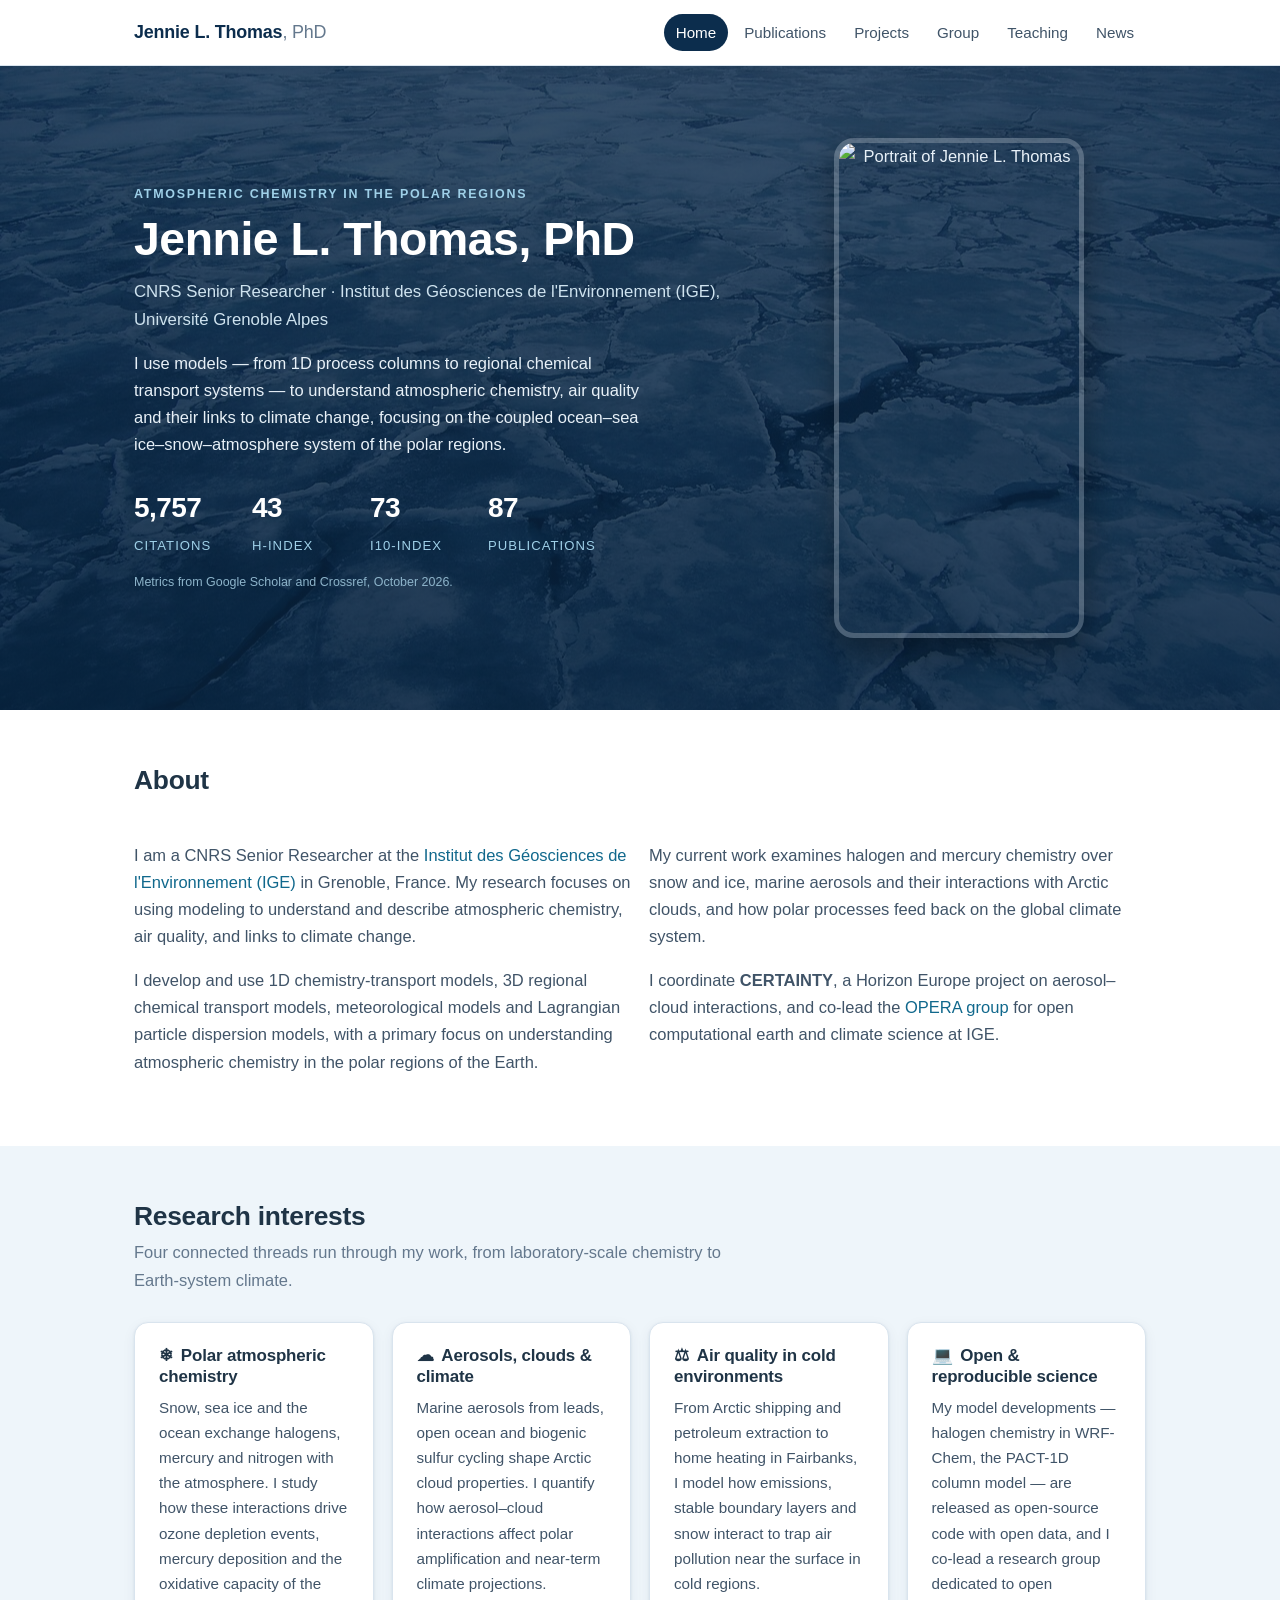
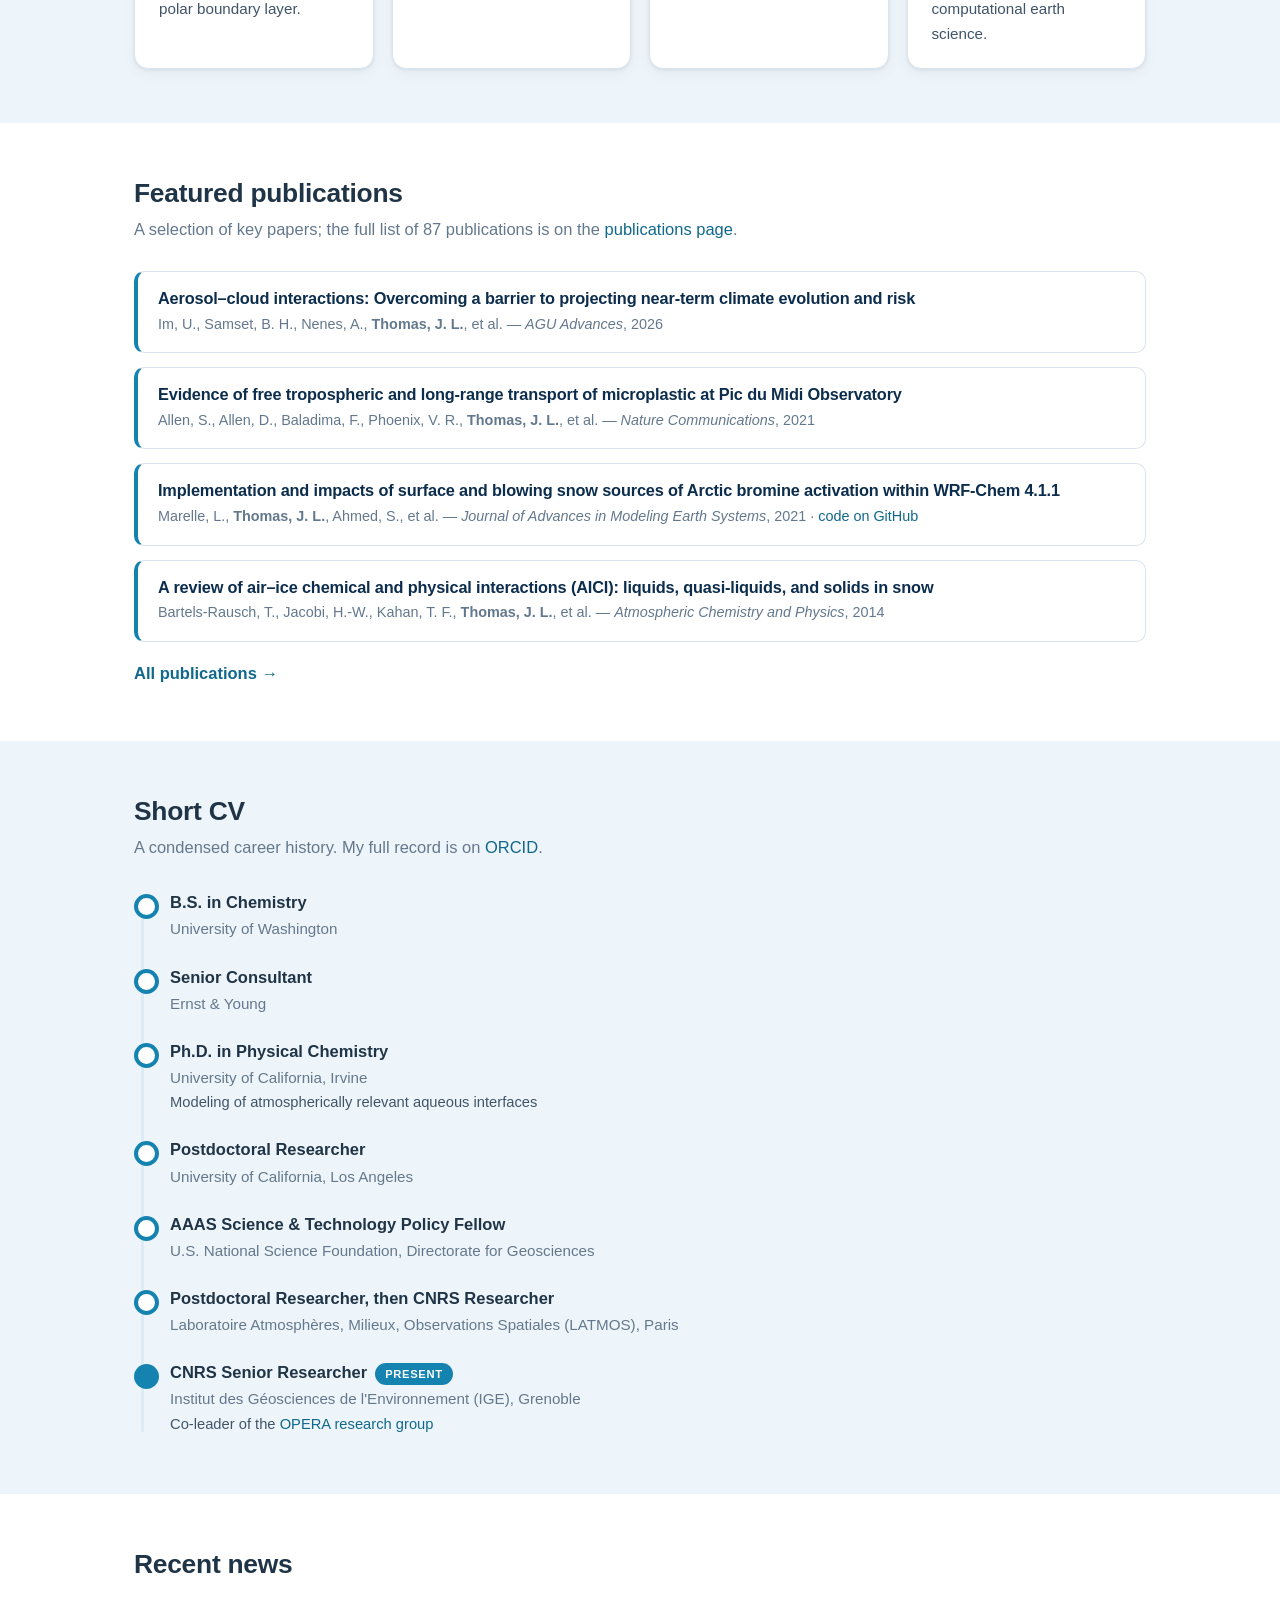
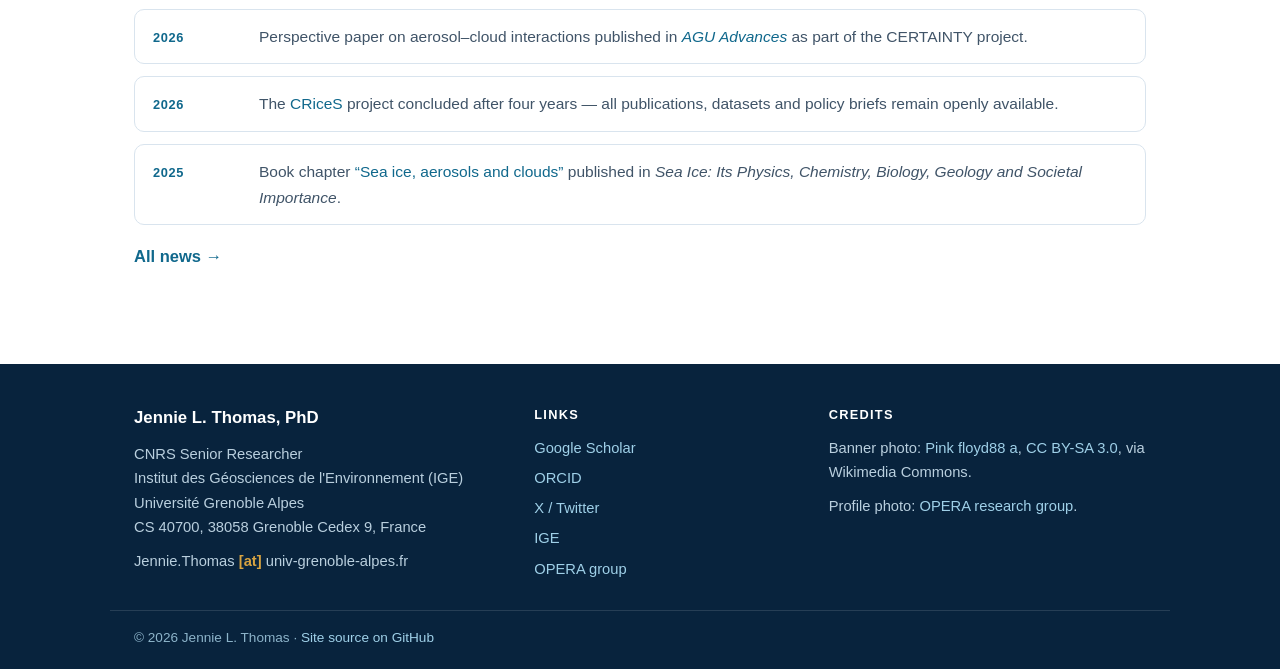
==== index.html @ 697342d2 "First draft of new research profile site Hand-built static site (HTML/CSS, no build step): - Home: h" ====
<!DOCTYPE html>
<html lang="en">
<head>
<meta charset="utf-8">
<meta name="viewport" content="width=device-width, initial-scale=1">
<title>Jennie L. Thomas, PhD — CNRS Senior Researcher, IGE Grenoble</title>
<meta name="description" content="Jennie L. Thomas — CNRS Senior Researcher at the Institut des Géosciences de l'Environnement (IGE), Université Grenoble Alpes. Atmospheric chemistry in the polar regions: aerosols, clouds, sea ice, snow and climate.">
<link rel="icon" type="image/svg+xml" href="assets/img/favicon.svg">
<link rel="stylesheet" href="assets/css/style.css">
</head>
<body>
<header class="site-header">
  <div class="container nav">
    <a class="brand" href="index.html">Jennie L. Thomas<span>, PhD</span></a>
    <nav class="site-nav">
      <a class="active" href="index.html">Home</a>
      <a href="publications.html">Publications</a>
      <a href="projects.html">Projects</a>
      <a href="group.html">Group</a>
      <a href="teaching.html">Teaching</a>
      <a href="news.html">News</a>
    </nav>
  </div>
</header>
<main>

<section class="hero">
  <div class="container hero-grid">
    <div class="hero-text">
      <p class="hero-kicker">Atmospheric chemistry in the polar regions</p>
      <h1>Jennie L. Thomas, PhD</h1>
      <p class="hero-role">CNRS Senior Researcher &middot; Institut des Géosciences de l'Environnement (IGE), Université Grenoble Alpes</p>
      <p class="hero-blurb">I use models — from 1D process columns to regional chemical transport systems — to understand atmospheric chemistry, air quality and their links to climate change, focusing on the coupled ocean–sea ice–snow–atmosphere system of the polar regions.</p>
      <div class="stat-row" aria-label="Citation metrics">
        <div class="stat"><span class="stat-num">5,757</span><span class="stat-label">Citations</span></div>
        <div class="stat"><span class="stat-num">43</span><span class="stat-label">h-index</span></div>
        <div class="stat"><span class="stat-num">73</span><span class="stat-label">i10-index</span></div>
        <div class="stat"><span class="stat-num">87</span><span class="stat-label">Publications</span></div>
      </div>
      <p class="stat-source">Metrics from Google Scholar and Crossref, October 2026.</p>
    </div>
    <div class="hero-photo">
      <img src="assets/img/profile.png" alt="Portrait of Jennie L. Thomas" width="500" height="500">
    </div>
  </div>
</section>

<section class="section" id="about">
  <div class="container">
    <div class="section-head">
      <h2>About</h2>
    </div>
    <div class="grid">
      <div>
        <p>I am a CNRS Senior Researcher at the <a href="https://www.ige-grenoble.fr/?lang=en">Institut des Géosciences de l'Environnement (IGE)</a> in Grenoble, France. My research focuses on using modeling to understand and describe atmospheric chemistry, air quality, and links to climate change.</p>
        <p>I develop and use 1D chemistry-transport models, 3D regional chemical transport models, meteorological models and Lagrangian particle dispersion models, with a primary focus on understanding atmospheric chemistry in the polar regions of the Earth.</p>
      </div>
      <div>
        <p>My current work examines halogen and mercury chemistry over snow and ice, marine aerosols and their interactions with Arctic clouds, and how polar processes feed back on the global climate system.</p>
        <p>I coordinate <strong>CERTAINTY</strong>, a Horizon Europe project on aerosol–cloud interactions, and co-lead the <a href="https://ige-opera.github.io/">OPERA group</a> for open computational earth and climate science at IGE.</p>
      </div>
    </div>
  </div>
</section>

<section class="section section-alt" id="research">
  <div class="container">
    <div class="section-head">
      <h2>Research interests</h2>
      <p>Four connected threads run through my work, from laboratory-scale chemistry to Earth-system climate.</p>
    </div>
    <div class="grid">
      <div class="card">
        <h3><span class="icon">&#10052;</span>Polar atmospheric chemistry</h3>
        <p>Snow, sea ice and the ocean exchange halogens, mercury and nitrogen with the atmosphere. I study how these interactions drive ozone depletion events, mercury deposition and the oxidative capacity of the polar boundary layer.</p>
      </div>
      <div class="card">
        <h3><span class="icon">&#9729;</span>Aerosols, clouds &amp; climate</h3>
        <p>Marine aerosols from leads, open ocean and biogenic sulfur cycling shape Arctic cloud properties. I quantify how aerosol–cloud interactions affect polar amplification and near-term climate projections.</p>
      </div>
      <div class="card">
        <h3><span class="icon">&#9878;</span>Air quality in cold environments</h3>
        <p>From Arctic shipping and petroleum extraction to home heating in Fairbanks, I model how emissions, stable boundary layers and snow interact to trap air pollution near the surface in cold regions.</p>
      </div>
      <div class="card">
        <h3><span class="icon">&#128187;</span>Open &amp; reproducible science</h3>
        <p>My model developments — halogen chemistry in WRF-Chem, the PACT-1D column model — are released as open-source code with open data, and I co-lead a research group dedicated to open computational earth science.</p>
      </div>
    </div>
  </div>
</section>

<section class="section" id="featured-pubs">
  <div class="container">
    <div class="section-head">
      <h2>Featured publications</h2>
      <p>A selection of key papers; the full list of 87 publications is on the <a href="publications.html">publications page</a>.</p>
    </div>
    <div class="feature-list">
      <article class="feature-item">
        <h3><a href="https://doi.org/10.1029/2025av001872">Aerosol–cloud interactions: Overcoming a barrier to projecting near-term climate evolution and risk</a></h3>
        <p class="meta">Im, U., Samset, B. H., Nenes, A., <strong>Thomas, J. L.</strong>, et al. — <em>AGU Advances</em>, 2026</p>
      </article>
      <article class="feature-item">
        <h3><a href="https://doi.org/10.1038/s41467-021-27454-7">Evidence of free tropospheric and long-range transport of microplastic at Pic du Midi Observatory</a></h3>
        <p class="meta">Allen, S., Allen, D., Baladima, F., Phoenix, V. R., <strong>Thomas, J. L.</strong>, et al. — <em>Nature Communications</em>, 2021</p>
      </article>
      <article class="feature-item">
        <h3><a href="https://doi.org/10.1029/2020ms002391">Implementation and impacts of surface and blowing snow sources of Arctic bromine activation within WRF-Chem 4.1.1</a></h3>
        <p class="meta">Marelle, L., <strong>Thomas, J. L.</strong>, Ahmed, S., et al. — <em>Journal of Advances in Modeling Earth Systems</em>, 2021 &middot; <a href="https://github.com/lmarelle/WRF-halogens/tree/dev/halogens">code on GitHub</a></p>
      </article>
      <article class="feature-item">
        <h3><a href="https://doi.org/10.5194/acp-14-1587-2014">A review of air–ice chemical and physical interactions (AICI): liquids, quasi-liquids, and solids in snow</a></h3>
        <p class="meta">Bartels-Rausch, T., Jacobi, H.-W., Kahan, T. F., <strong>Thomas, J. L.</strong>, et al. — <em>Atmospheric Chemistry and Physics</em>, 2014</p>
      </article>
    </div>
    <a class="more-link" href="publications.html">All publications &rarr;</a>
  </div>
</section>

<section class="section section-alt" id="cv">
  <div class="container">
    <div class="section-head">
      <h2>Short CV</h2>
      <p>A condensed career history. My full record is on <a href="https://orcid.org/0000-0003-2243-8137">ORCID</a>.</p>
    </div>
    <ol class="timeline">
      <li>
        <span class="t-what">B.S. in Chemistry</span>
        <span class="t-where">University of Washington</span>
      </li>
      <li>
        <span class="t-what">Senior Consultant</span>
        <span class="t-where">Ernst &amp; Young</span>
      </li>
      <li>
        <span class="t-what">Ph.D. in Physical Chemistry</span>
        <span class="t-where">University of California, Irvine</span>
        <span class="t-note">Modeling of atmospherically relevant aqueous interfaces</span>
      </li>
      <li>
        <span class="t-what">Postdoctoral Researcher</span>
        <span class="t-where">University of California, Los Angeles</span>
      </li>
      <li>
        <span class="t-what">AAAS Science &amp; Technology Policy Fellow</span>
        <span class="t-where">U.S. National Science Foundation, Directorate for Geosciences</span>
      </li>
      <li>
        <span class="t-what">Postdoctoral Researcher, then CNRS Researcher</span>
        <span class="t-where">Laboratoire Atmosphères, Milieux, Observations Spatiales (LATMOS), Paris</span>
      </li>
      <li class="now">
        <span class="t-what">CNRS Senior Researcher<span class="badge-now">Present</span></span>
        <span class="t-where">Institut des Géosciences de l'Environnement (IGE), Grenoble</span>
        <span class="t-note">Co-leader of the <a href="https://ige-opera.github.io/">OPERA research group</a></span>
      </li>
    </ol>
  </div>
</section>

<section class="section" id="news-teaser">
  <div class="container">
    <div class="section-head">
      <h2>Recent news</h2>
    </div>
    <div class="news-list">
      <article class="news-item">
        <span class="news-date">2026</span>
        <p>Perspective paper on aerosol–cloud interactions published in <a href="https://doi.org/10.1029/2025av001872"><em>AGU Advances</em></a> as part of the CERTAINTY project.</p>
      </article>
      <article class="news-item">
        <span class="news-date">2026</span>
        <p>The <a href="https://www.crices-h2020.eu/">CRiceS</a> project concluded after four years — all publications, datasets and policy briefs remain openly available.</p>
      </article>
      <article class="news-item">
        <span class="news-date">2025</span>
        <p>Book chapter <a href="publications.html">&ldquo;Sea ice, aerosols and clouds&rdquo;</a> published in <em>Sea Ice: Its Physics, Chemistry, Biology, Geology and Societal Importance</em>.</p>
      </article>
    </div>
    <a class="more-link" href="news.html">All news &rarr;</a>
  </div>
</section>

</main>
<footer class="site-footer">
  <div class="container footer-grid">
    <div>
      <p class="footer-name">Jennie L. Thomas, PhD</p>
      <p>CNRS Senior Researcher<br>
      Institut des Géosciences de l'Environnement (IGE)<br>
      Université Grenoble Alpes<br>
      CS 40700, 38058 Grenoble Cedex 9, France</p>
      <p class="email">Jennie.Thomas <span class="email-at">[at]</span> univ-grenoble-alpes.fr</p>
    </div>
    <div>
      <p class="footer-heading">Links</p>
      <ul class="footer-links">
        <li><a href="https://scholar.google.com/citations?user=FMPvz8gAAAAJ&amp;hl=en">Google Scholar</a></li>
        <li><a href="https://orcid.org/0000-0003-2243-8137">ORCID</a></li>
        <li><a href="https://x.com/JennieLThomas">X / Twitter</a></li>
        <li><a href="https://www.ige-grenoble.fr/">IGE</a></li>
        <li><a href="https://ige-opera.github.io/">OPERA group</a></li>
      </ul>
    </div>
    <div>
      <p class="footer-heading">Credits</p>
      <p>Banner photo: <a href="https://commons.wikimedia.org/wiki/File:Arctic_Ice_2.JPG">Pink floyd88 a</a>, <a href="https://creativecommons.org/licenses/by-sa/3.0/">CC BY-SA 3.0</a>, via Wikimedia Commons.</p>
      <p>Profile photo: <a href="https://ige-opera.github.io/people/">OPERA research group</a>.</p>
    </div>
  </div>
  <div class="container footer-bottom">
    <p>&copy; 2026 Jennie L. Thomas &middot; <a href="https://github.com/jenniethomas/jenniethomas.github.io">Site source on GitHub</a></p>
  </div>
</footer>
</body>
</html>
---- assets/css/style.css ----
/* ==========================================================================
   Jennie L. Thomas — personal research site
   Hand-built static CSS. No dependencies, no build step.
   Palette: deep arctic navy, ice blue, teal accent.
   ========================================================================== */

:root {
  --navy: #0c2d4d;
  --navy-deep: #08233d;
  --ink: #1f3446;
  --body: #405468;
  --muted: #64788d;
  --accent: #1583b0;
  --accent-dark: #10688c;
  --ice: #eef5fa;
  --ice-deep: #dcebf5;
  --border: #d9e4ee;
  --card: #ffffff;
  --gold: #d9a441;
  --radius: 14px;
  --shadow: 0 1px 3px rgba(12, 45, 77, 0.08), 0 4px 14px rgba(12, 45, 77, 0.06);
}

* { box-sizing: border-box; }

html { scroll-behavior: smooth; }

body {
  margin: 0;
  font-family: -apple-system, BlinkMacSystemFont, "Segoe UI", Roboto,
    "Helvetica Neue", Arial, sans-serif;
  color: var(--body);
  background: var(--card);
  line-height: 1.65;
  font-size: 16.5px;
  -webkit-font-smoothing: antialiased;
}

img { max-width: 100%; display: block; }

a { color: var(--accent-dark); text-decoration: none; }
a:hover { color: var(--accent); text-decoration: underline; }

h1, h2, h3, h4 {
  color: var(--ink);
  line-height: 1.25;
  letter-spacing: -0.01em;
}

.container {
  max-width: 1060px;
  margin: 0 auto;
  padding: 0 24px;
}

/* --------------------------------------------------------------------------
   Header / navigation
   -------------------------------------------------------------------------- */

.site-header {
  position: sticky;
  top: 0;
  z-index: 50;
  background: rgba(255, 255, 255, 0.94);
  backdrop-filter: blur(10px);
  -webkit-backdrop-filter: blur(10px);
  border-bottom: 1px solid var(--border);
}

.nav {
  display: flex;
  align-items: center;
  justify-content: space-between;
  gap: 16px;
  padding-top: 14px;
  padding-bottom: 14px;
  flex-wrap: wrap;
}

.brand {
  font-weight: 700;
  font-size: 1.12rem;
  color: var(--navy);
  letter-spacing: -0.01em;
}

.brand span { color: var(--muted); font-weight: 500; }

.site-nav { display: flex; gap: 4px; flex-wrap: wrap; }

.site-nav a {
  padding: 6px 12px;
  border-radius: 999px;
  color: var(--body);
  font-size: 0.95rem;
  font-weight: 500;
}

.site-nav a:hover { background: var(--ice); text-decoration: none; color: var(--navy); }

.site-nav a.active {
  background: var(--navy);
  color: #fff;
}

/* --------------------------------------------------------------------------
   Home hero
   -------------------------------------------------------------------------- */

.hero {
  background:
    linear-gradient(rgba(8, 35, 61, 0.78), rgba(8, 35, 61, 0.86)),
    url("../img/arctic-hero.jpg") center 35% / cover no-repeat,
    var(--navy-deep);
  color: #e8f1f8;
}

.hero-grid {
  display: grid;
  grid-template-columns: 1.6fr 1fr;
  gap: 40px;
  align-items: center;
  padding-top: 72px;
  padding-bottom: 72px;
}

.hero-kicker {
  margin: 0 0 6px;
  text-transform: uppercase;
  letter-spacing: 0.14em;
  font-size: 0.78rem;
  font-weight: 700;
  color: #9fd0e8;
}

.hero h1 {
  margin: 0 0 10px;
  font-size: clamp(2rem, 4.5vw, 2.9rem);
  color: #fff;
}

.hero-role { margin: 0 0 16px; color: #cfe3ef; font-size: 1.05rem; }

.hero-blurb { margin: 0 0 26px; max-width: 56ch; color: #e8f1f8; }

.stat-row { display: flex; gap: 28px; flex-wrap: wrap; }

.stat { min-width: 90px; }

.stat-num {
  display: block;
  font-size: 1.75rem;
  font-weight: 700;
  color: #fff;
  letter-spacing: -0.02em;
}

.stat-label { font-size: 0.82rem; color: #9fd0e8; text-transform: uppercase; letter-spacing: 0.08em; }

.stat-source { margin: 14px 0 0; font-size: 0.78rem; color: #8db4ca; }

.hero-photo { text-align: center; }

.hero-photo img {
  width: min(250px, 70vw);
  margin: 0 auto;
  border-radius: 20px;
  border: 5px solid rgba(255, 255, 255, 0.22);
  box-shadow: 0 12px 34px rgba(0, 0, 0, 0.35);
}

/* --------------------------------------------------------------------------
   Page hero (inner pages)
   -------------------------------------------------------------------------- */

.page-hero {
  background: linear-gradient(180deg, var(--ice) 0%, #fff 100%);
  border-bottom: 1px solid var(--border);
  padding: 48px 0 28px;
}

.page-hero h1 { margin: 0 0 10px; font-size: clamp(1.7rem, 3.5vw, 2.3rem); }

.page-lede { margin: 0; max-width: 72ch; color: var(--body); }

/* --------------------------------------------------------------------------
   Sections & cards
   -------------------------------------------------------------------------- */

.section { padding: 54px 0; }

.section-alt { background: var(--ice); }

.section-head { margin-bottom: 28px; }

.section-head h2 { margin: 0 0 6px; font-size: 1.65rem; }

.section-head p { margin: 0; color: var(--muted); max-width: 68ch; }

.grid {
  display: grid;
  grid-template-columns: repeat(auto-fit, minmax(235px, 1fr));
  gap: 18px;
}

.card {
  background: var(--card);
  border: 1px solid var(--border);
  border-radius: var(--radius);
  padding: 22px 24px;
  box-shadow: var(--shadow);
}

.card h3 { margin: 0 0 8px; font-size: 1.06rem; }

.card h3 .icon { margin-right: 8px; }

.card p { margin: 0; font-size: 0.95rem; }

/* --------------------------------------------------------------------------
   Featured publications & news lists
   -------------------------------------------------------------------------- */

.feature-list { display: grid; gap: 14px; }

.feature-item {
  background: var(--card);
  border: 1px solid var(--border);
  border-left: 4px solid var(--accent);
  border-radius: 10px;
  padding: 16px 20px;
}

.feature-item .pub-title, .feature-item h3 {
  margin: 0 0 4px;
  font-size: 1.02rem;
  color: var(--ink);
}

.feature-item h3 a { color: var(--navy); font-weight: 650; }

.feature-item .meta { margin: 0; font-size: 0.9rem; color: var(--muted); }

.news-list { display: grid; gap: 12px; }

.news-item {
  display: grid;
  grid-template-columns: 92px 1fr;
  gap: 14px;
  background: var(--card);
  border: 1px solid var(--border);
  border-radius: 10px;
  padding: 14px 18px;
}

.news-date {
  font-size: 0.8rem;
  font-weight: 700;
  color: var(--accent-dark);
  text-transform: uppercase;
  letter-spacing: 0.05em;
  padding-top: 3px;
}

.news-item p { margin: 0; font-size: 0.97rem; }

.more-link { display: inline-block; margin-top: 18px; font-weight: 600; }

/* --------------------------------------------------------------------------
   Timeline (short CV)
   -------------------------------------------------------------------------- */

.timeline { list-style: none; margin: 0; padding: 0; position: relative; }

.timeline::before {
  content: "";
  position: absolute;
  left: 7px;
  top: 8px;
  bottom: 8px;
  width: 3px;
  border-radius: 3px;
  background: var(--ice-deep);
}

.timeline li {
  position: relative;
  padding: 0 0 22px 36px;
  margin: 0;
}

.timeline li::before {
  content: "";
  position: absolute;
  left: 0;
  top: 5px;
  width: 17px;
  height: 17px;
  border-radius: 50%;
  background: var(--card);
  border: 4px solid var(--accent);
}

.timeline li:last-child { padding-bottom: 4px; }

.timeline li.now::before { background: var(--accent); }

.timeline .t-what { display: block; font-weight: 650; color: var(--ink); }

.timeline .t-where { display: block; color: var(--muted); font-size: 0.95rem; }

.timeline .t-note { display: block; color: var(--body); font-size: 0.92rem; }

.badge-now {
  display: inline-block;
  margin-left: 8px;
  background: var(--accent);
  color: #fff;
  font-size: 0.7rem;
  font-weight: 700;
  border-radius: 999px;
  padding: 2px 10px;
  vertical-align: middle;
  text-transform: uppercase;
  letter-spacing: 0.06em;
}

/* --------------------------------------------------------------------------
   Projects page
   -------------------------------------------------------------------------- */

.project-card {
  background: var(--card);
  border: 1px solid var(--border);
  border-radius: var(--radius);
  padding: 26px 28px;
  box-shadow: var(--shadow);
  margin-bottom: 22px;
}

.project-card h3 { margin: 6px 0 4px; font-size: 1.25rem; }

.project-card h3 a { color: var(--navy); }

.project-card .p-sub { margin: 0 0 10px; color: var(--muted); font-size: 0.95rem; }

.role-badge {
  display: inline-block;
  background: var(--navy);
  color: #fff;
  border-radius: 999px;
  padding: 3px 12px;
  font-size: 0.78rem;
  font-weight: 700;
  letter-spacing: 0.04em;
}

.badge-ongoing, .badge-concluded {
  display: inline-block;
  border-radius: 999px;
  padding: 2px 11px;
  font-size: 0.75rem;
  font-weight: 700;
  text-transform: uppercase;
  letter-spacing: 0.05em;
}

.badge-ongoing { background: #e3f4ec; color: #11684a; }

.badge-concluded { background: var(--ice-deep); color: var(--navy); }

.project-links { margin-top: 12px; display: flex; gap: 10px; flex-wrap: wrap; }

.pill-link {
  border: 1.5px solid var(--border);
  border-radius: 999px;
  padding: 5px 14px;
  font-size: 0.88rem;
  font-weight: 600;
  color: var(--navy);
}

.pill-link:hover { border-color: var(--accent); color: var(--accent-dark); text-decoration: none; }

/* --------------------------------------------------------------------------
   Publications page
   -------------------------------------------------------------------------- */

.pub-filter { margin: 22px 0 4px; display: flex; align-items: center; gap: 12px; flex-wrap: wrap; }

.pub-filter input {
  flex: 0 1 380px;
  max-width: 100%;
  padding: 10px 16px;
  border: 1.5px solid var(--border);
  border-radius: 10px;
  font-size: 0.98rem;
  font-family: inherit;
  color: var(--ink);
  background: #fff;
}

.pub-filter input:focus {
  outline: 2px solid var(--accent);
  outline-offset: 1px;
  border-color: var(--accent);
}

.filter-count { color: var(--muted); font-size: 0.88rem; }

.year-jump { margin-top: 18px; display: flex; gap: 6px; flex-wrap: wrap; align-items: center; }

.year-jump a {
  border: 1.5px solid var(--border);
  background: #fff;
  border-radius: 999px;
  padding: 3px 12px;
  font-size: 0.85rem;
  font-weight: 650;
  color: var(--navy);
}

.year-jump a:hover { border-color: var(--accent); color: var(--accent-dark); text-decoration: none; }

.year-jump .dot { color: var(--muted); }

.pub-container { padding: 36px 24px 64px; }

.pub-year h2 {
  font-size: 1.35rem;
  margin: 34px 0 12px;
  padding-bottom: 8px;
  border-bottom: 2px solid var(--ice-deep);
}

.pub-count { font-size: 0.85rem; color: var(--muted); font-weight: 500; margin-left: 6px; }

.pub-list { list-style: none; margin: 0; padding: 0; counter-reset: none; }

.pub { padding: 14px 0 12px; border-bottom: 1px dashed var(--border); }

.pub:last-child { border-bottom: none; }

.pub-title { font-weight: 650; color: var(--navy); font-size: 1.02rem; line-height: 1.45; }

.pub-title a { color: var(--navy); }
.pub-title a:hover { color: var(--accent-dark); }

.pub-authors { margin-top: 3px; font-size: 0.92rem; color: var(--body); }

.pub-authors strong { color: var(--ink); font-weight: 700; }

.pub-venue { margin-top: 2px; font-size: 0.88rem; color: var(--muted); }

.badge {
  display: inline-block;
  border-radius: 999px;
  padding: 1px 10px;
  font-size: 0.72rem;
  font-weight: 700;
  vertical-align: 2px;
  letter-spacing: 0.04em;
}

.badge-preprint { background: var(--ice-deep); color: var(--navy); }

/* --------------------------------------------------------------------------
   Group page
   -------------------------------------------------------------------------- */

.people-note { display: grid; gap: 12px; }

/* --------------------------------------------------------------------------
   Footer
   -------------------------------------------------------------------------- */

.site-footer {
  margin-top: 40px;
  background: var(--navy-deep);
  color: #b9cfde;
  font-size: 0.92rem;
}

.footer-grid {
  display: grid;
  grid-template-columns: 1.4fr 1fr 1.2fr;
  gap: 30px;
  padding-top: 40px;
  padding-bottom: 26px;
}

.footer-name { font-weight: 700; color: #fff; font-size: 1.05rem; margin: 0 0 8px; }

.site-footer p { margin: 0 0 10px; }

.site-footer a { color: #9fd0e8; }

.footer-heading {
  font-weight: 700;
  color: #fff;
  text-transform: uppercase;
  font-size: 0.8rem;
  letter-spacing: 0.1em;
  margin: 0 0 10px;
}

.footer-links { list-style: none; margin: 0; padding: 0; display: grid; gap: 6px; }

.email-at { color: var(--gold); font-weight: 700; }

.footer-bottom { border-top: 1px solid rgba(255, 255, 255, 0.12); padding-top: 16px; padding-bottom: 20px; }

.footer-bottom p { margin: 0; font-size: 0.85rem; color: #8db4ca; }

/* --------------------------------------------------------------------------
   Responsive
   -------------------------------------------------------------------------- */

@media (max-width: 760px) {
  .hero-grid { grid-template-columns: 1fr; gap: 24px; padding-top: 48px; padding-bottom: 48px; }
  .hero-photo { order: -1; }
  .footer-grid { grid-template-columns: 1fr; gap: 22px; }
  .nav { justify-content: center; }
  .news-item { grid-template-columns: 1fr; gap: 2px; }
}

/* --------------------------------------------------------------------------
   Print
   -------------------------------------------------------------------------- */

@media print {
  .site-header, .site-footer, .pub-filter, .year-jump, .more-link { display: none; }
  body { color: #000; font-size: 11pt; }
  .pub { break-inside: avoid; }
}
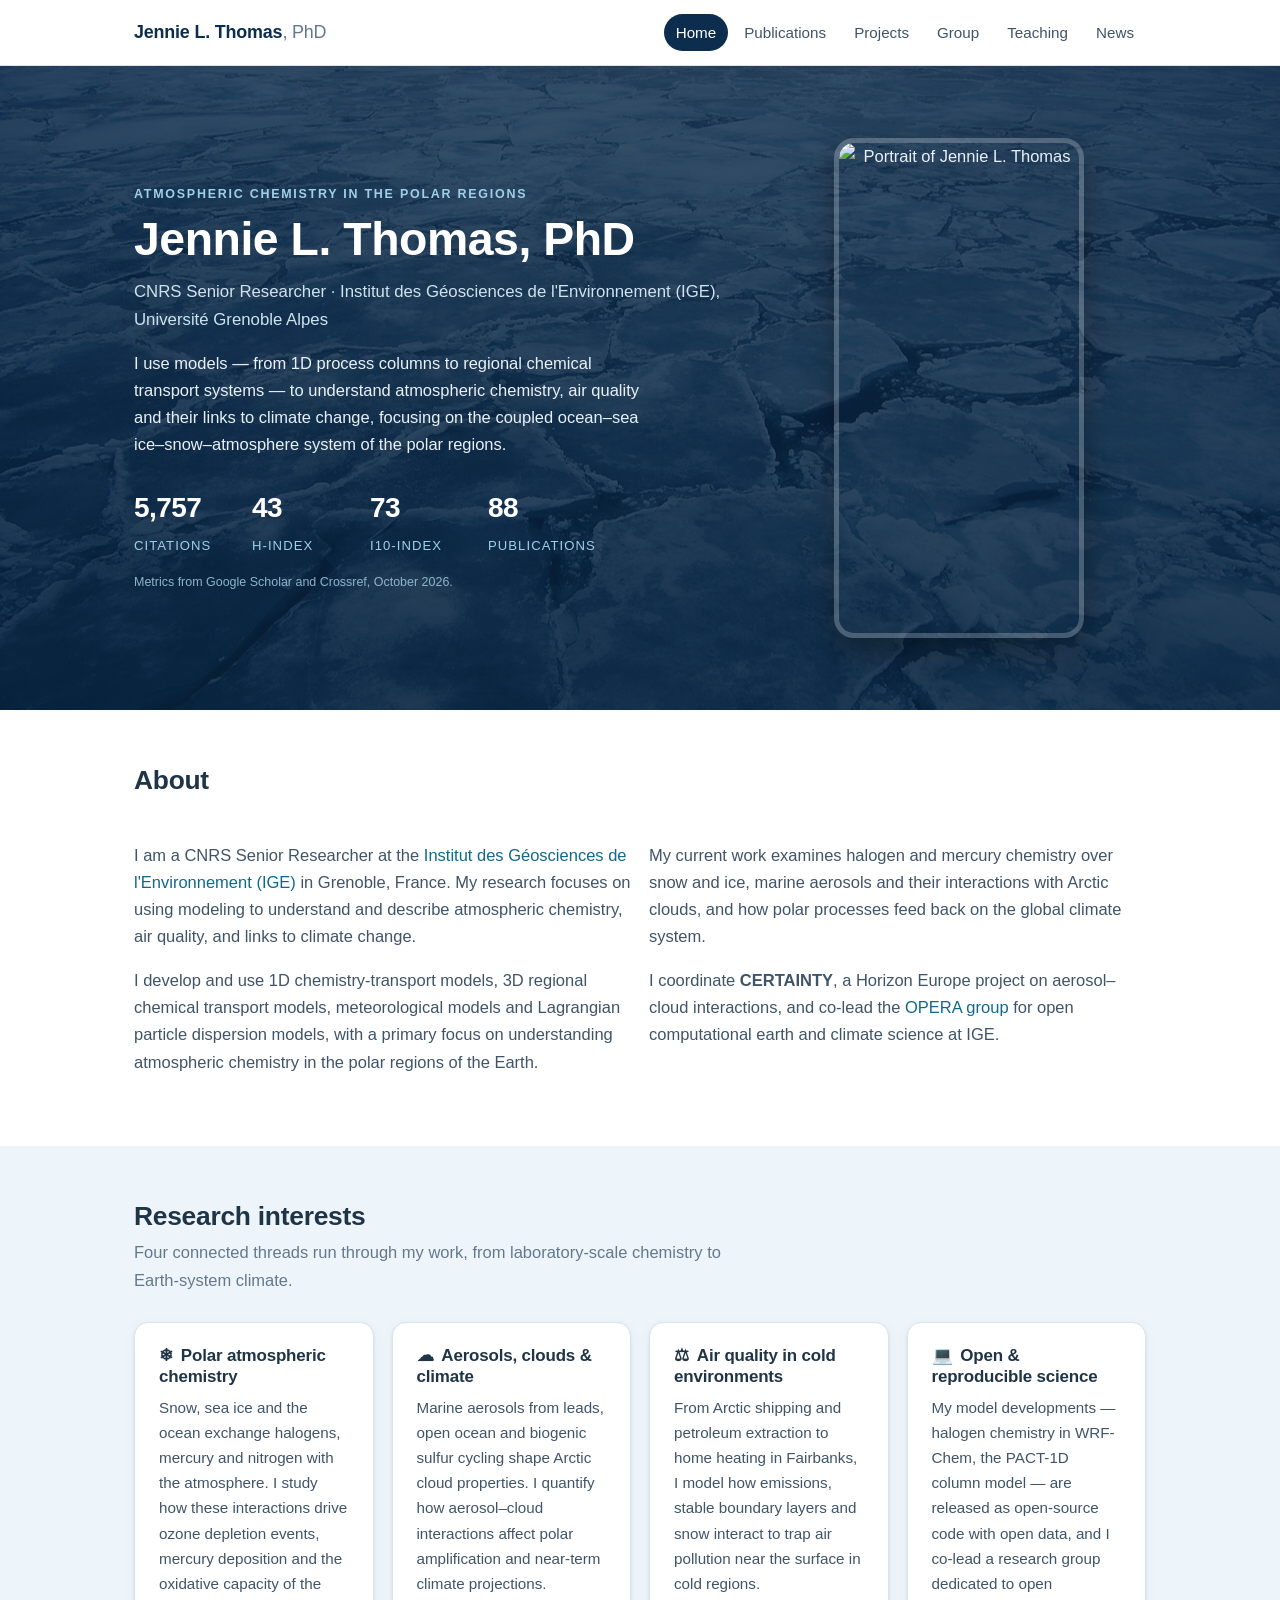
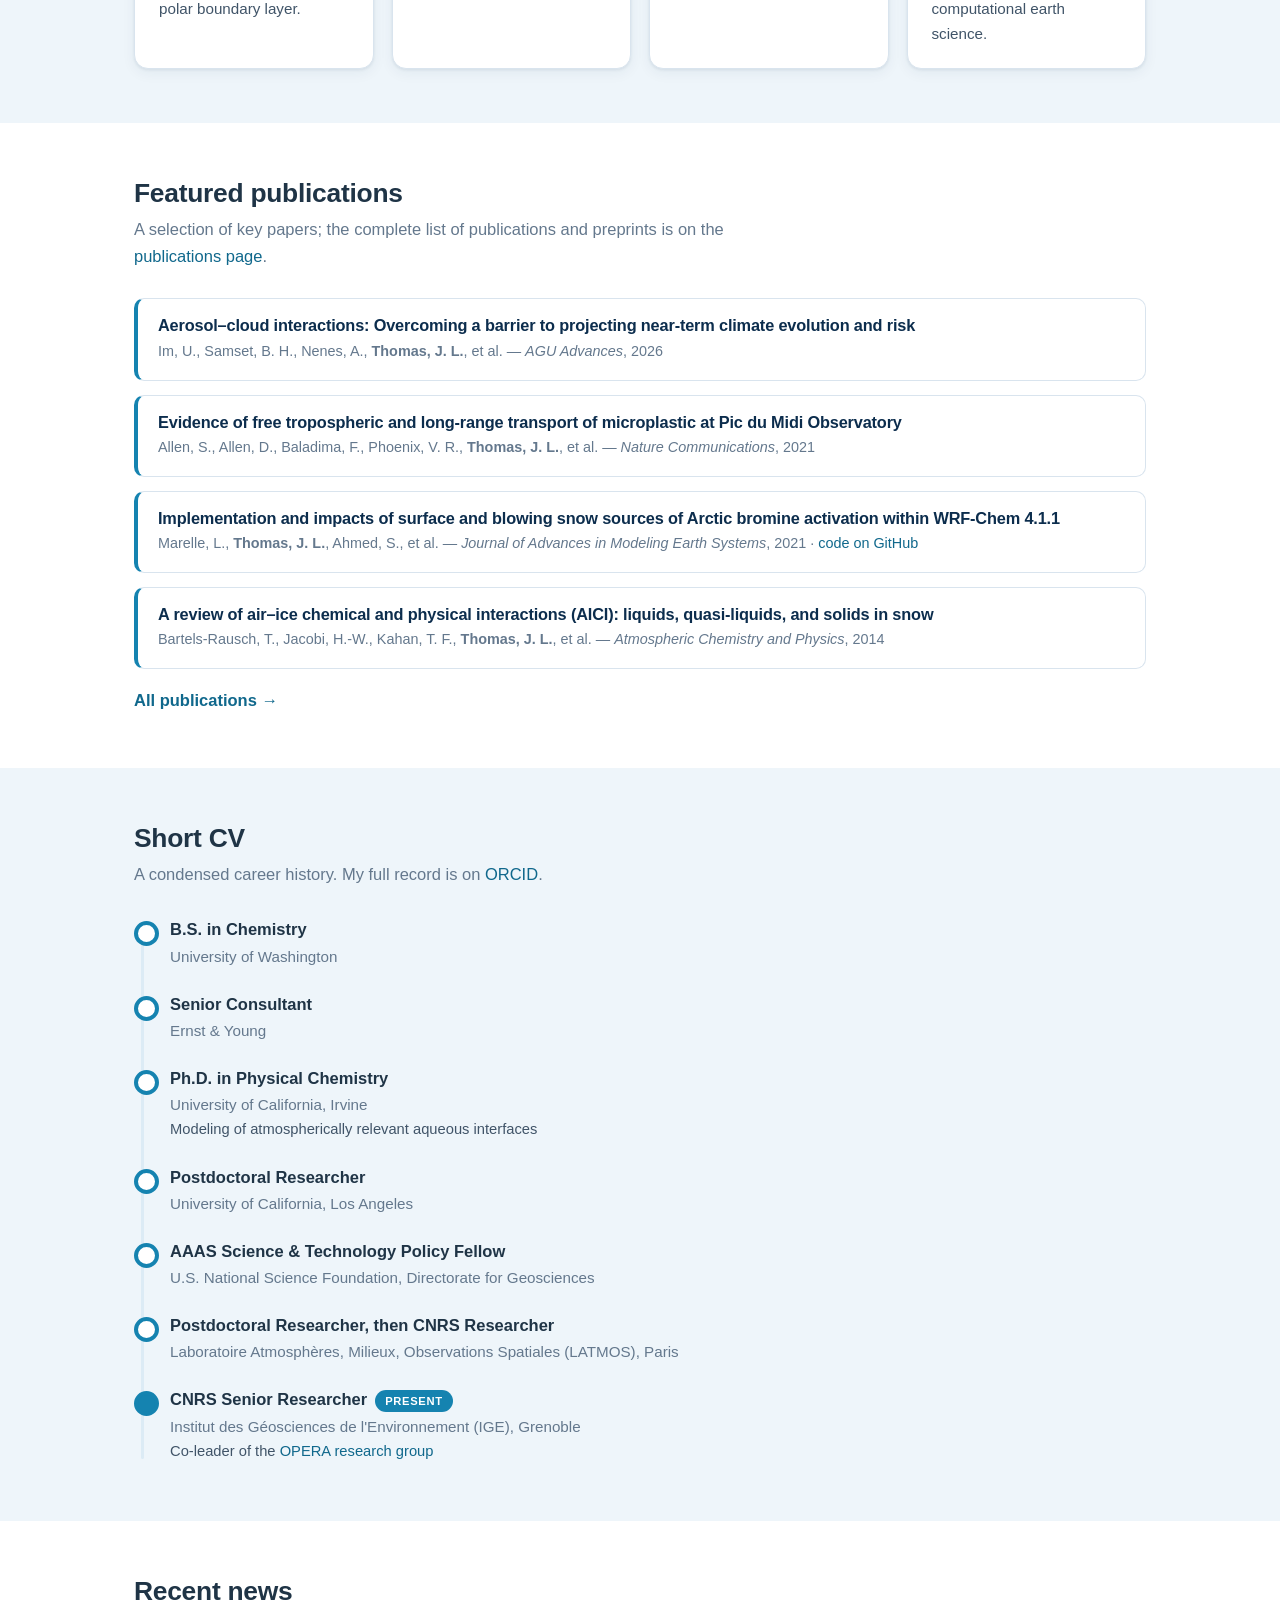
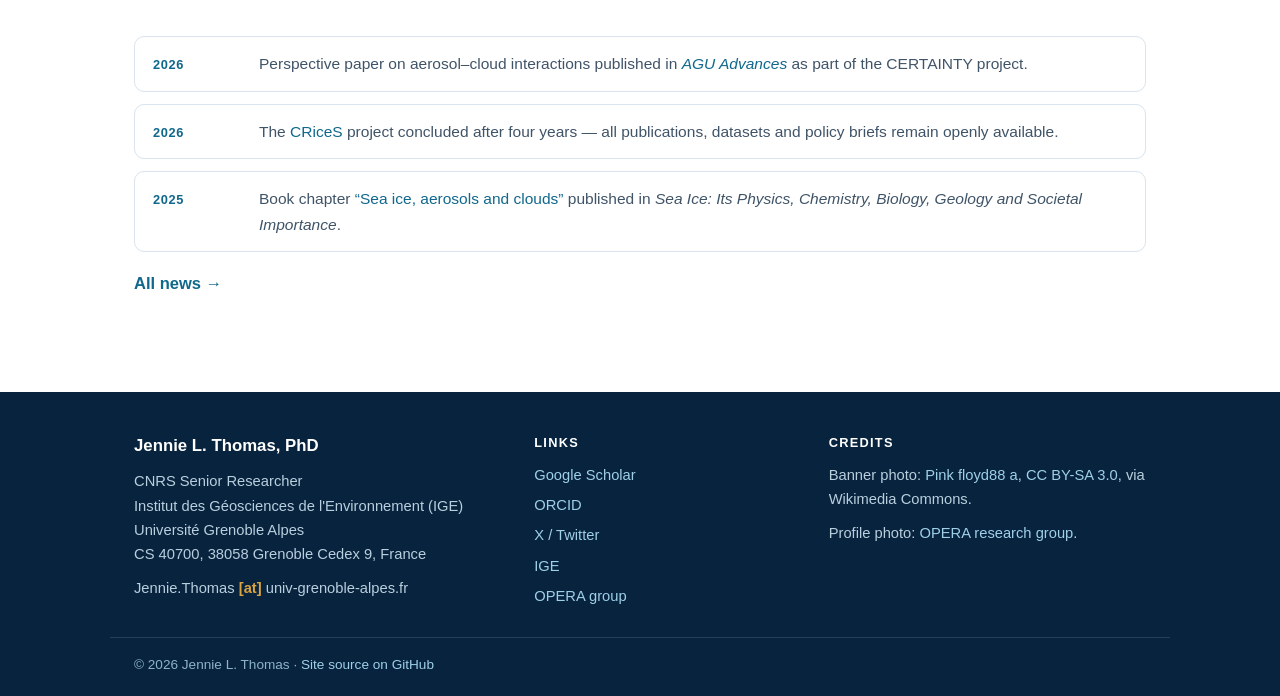
==== commit 9ffb1b58: "Add ANR projects, preprints section, and history guide Projects: Bubbleplast (ANR-23-CE34-0012, ongo" ====
--- a/index.html
+++ b/index.html
@@ -35,7 +35,7 @@
         <div class="stat"><span class="stat-num">5,757</span><span class="stat-label">Citations</span></div>
         <div class="stat"><span class="stat-num">43</span><span class="stat-label">h-index</span></div>
         <div class="stat"><span class="stat-num">73</span><span class="stat-label">i10-index</span></div>
-        <div class="stat"><span class="stat-num">87</span><span class="stat-label">Publications</span></div>
+        <div class="stat"><span class="stat-num">88</span><span class="stat-label">Publications</span></div>
       </div>
       <p class="stat-source">Metrics from Google Scholar and Crossref, October 2026.</p>
     </div>
@@ -94,7 +94,7 @@
   <div class="container">
     <div class="section-head">
       <h2>Featured publications</h2>
-      <p>A selection of key papers; the full list of 87 publications is on the <a href="publications.html">publications page</a>.</p>
+      <p>A selection of key papers; the complete list of publications and preprints is on the <a href="publications.html">publications page</a>.</p>
     </div>
     <div class="feature-list">
       <article class="feature-item">
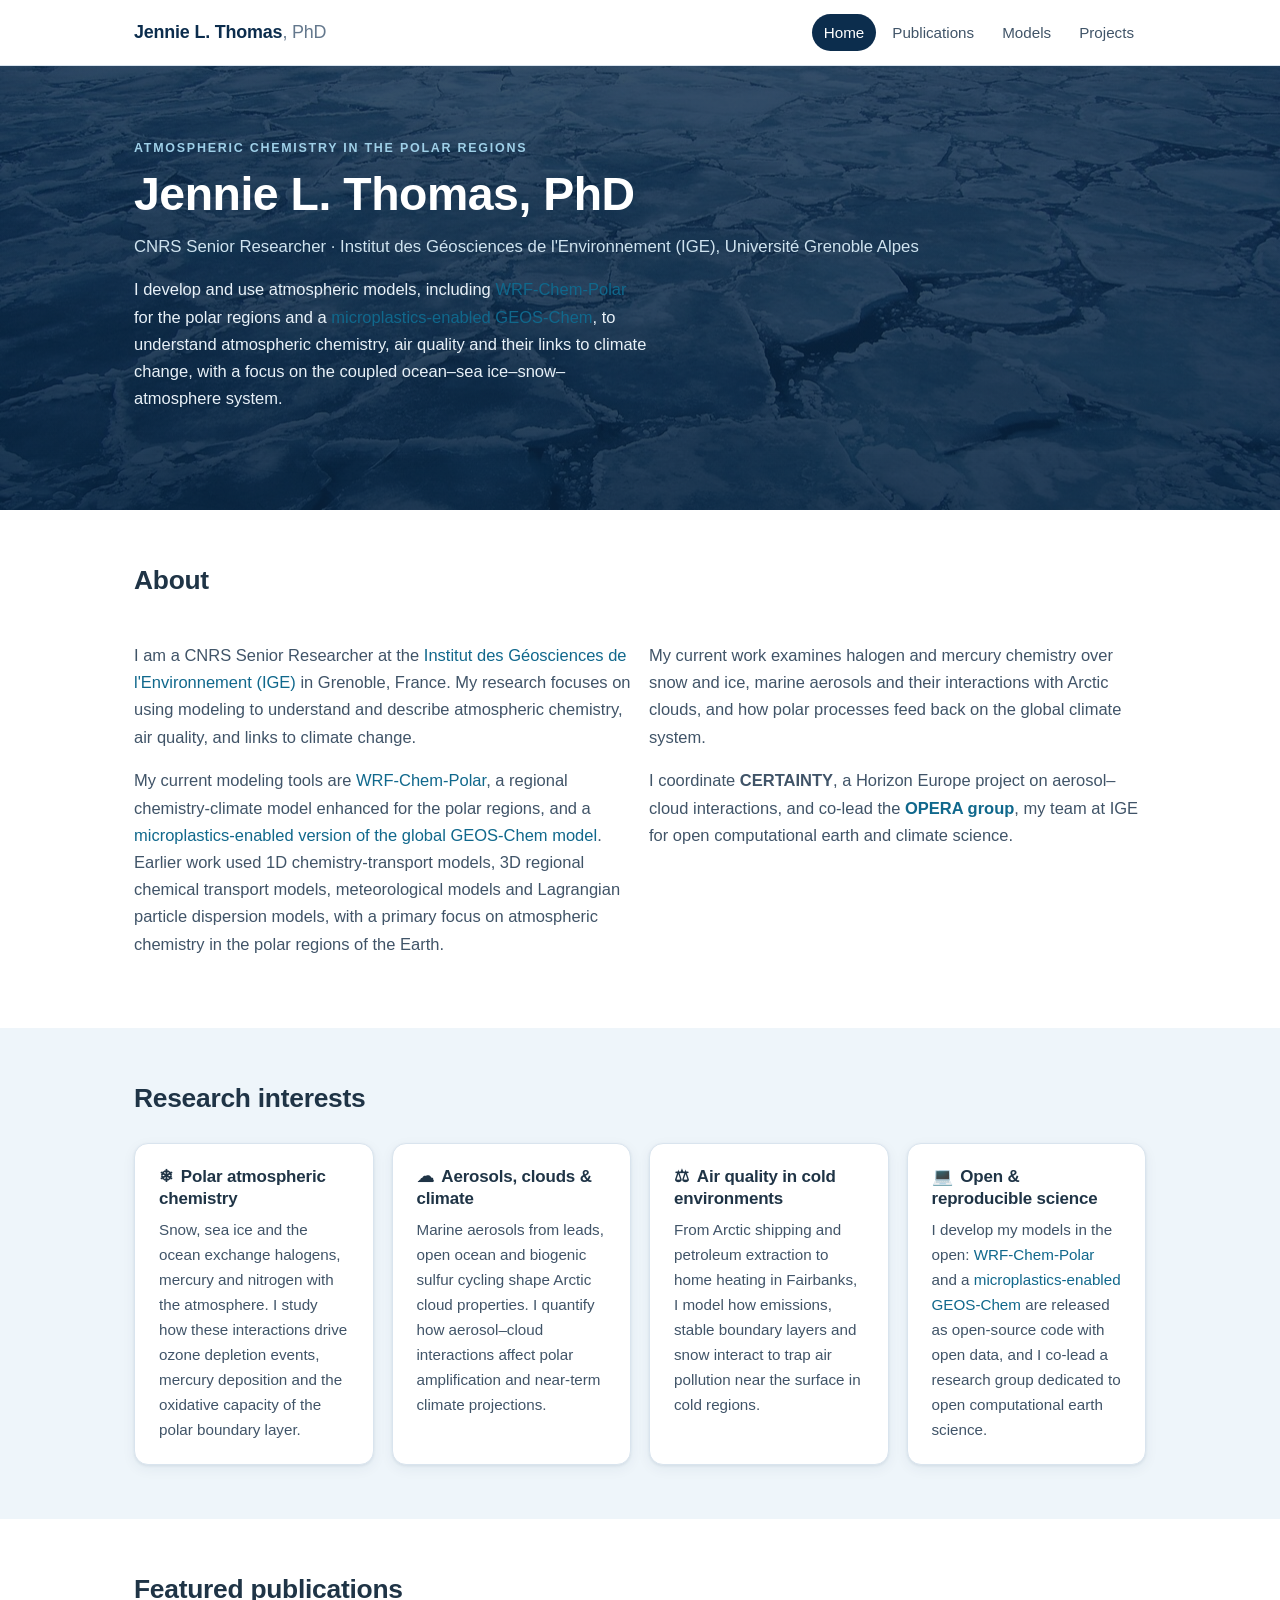
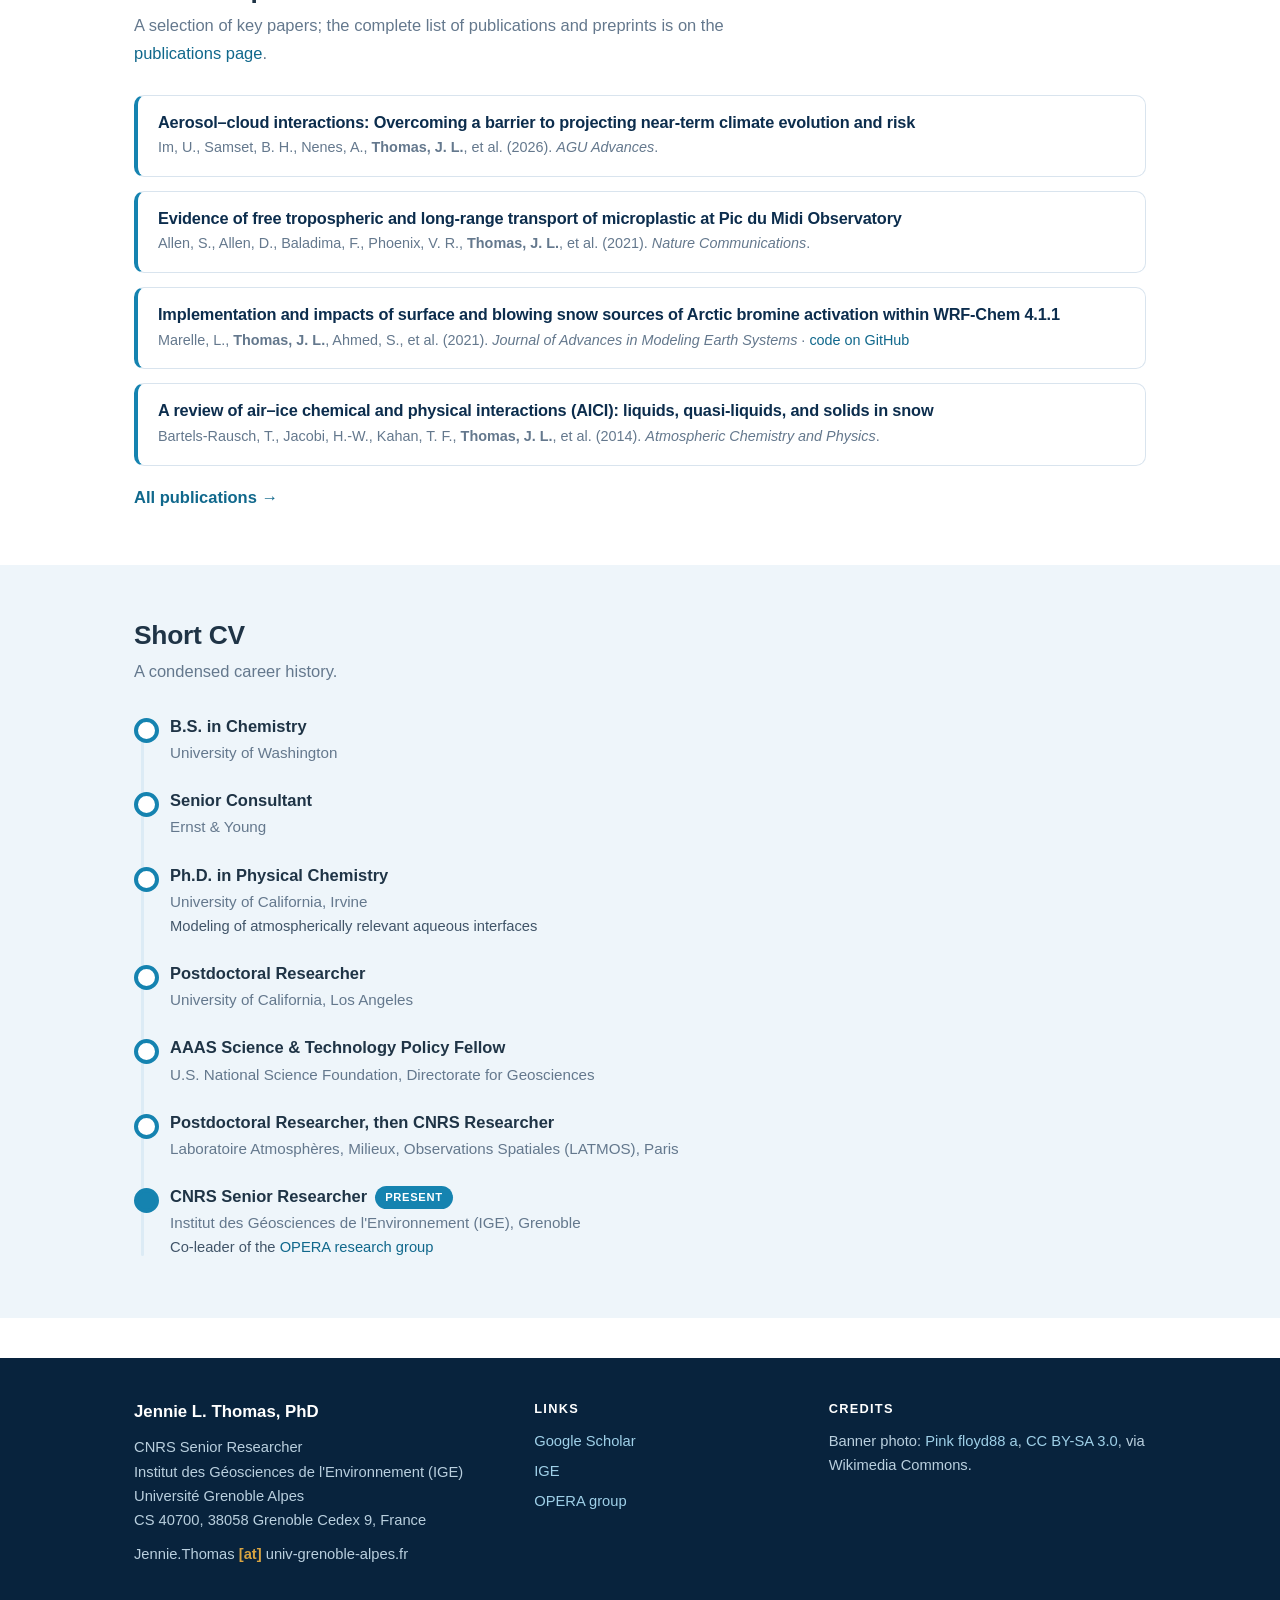
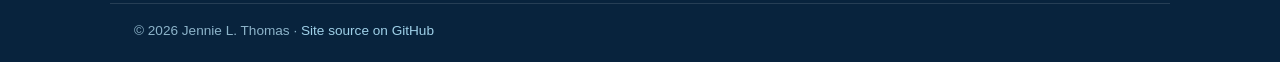
==== commit 245204a8: "Apply review feedback: streamline to four pages, Models page, style pass Structure: Group, Teaching " ====
--- a/index.html
+++ b/index.html
@@ -3,8 +3,8 @@
 <head>
 <meta charset="utf-8">
 <meta name="viewport" content="width=device-width, initial-scale=1">
-<title>Jennie L. Thomas, PhD — CNRS Senior Researcher, IGE Grenoble</title>
-<meta name="description" content="Jennie L. Thomas — CNRS Senior Researcher at the Institut des Géosciences de l'Environnement (IGE), Université Grenoble Alpes. Atmospheric chemistry in the polar regions: aerosols, clouds, sea ice, snow and climate.">
+<title>Jennie L. Thomas, PhD | CNRS Senior Researcher, IGE Grenoble</title>
+<meta name="description" content="Jennie L. Thomas, CNRS Senior Researcher at the Institut des Géosciences de l'Environnement (IGE), Université Grenoble Alpes. Atmospheric chemistry in the polar regions: aerosols, clouds, sea ice, snow and climate.">
 <link rel="icon" type="image/svg+xml" href="assets/img/favicon.svg">
 <link rel="stylesheet" href="assets/css/style.css">
 </head>
@@ -15,10 +15,8 @@
     <nav class="site-nav">
       <a class="active" href="index.html">Home</a>
       <a href="publications.html">Publications</a>
+      <a href="models.html">Models</a>
       <a href="projects.html">Projects</a>
-      <a href="group.html">Group</a>
-      <a href="teaching.html">Teaching</a>
-      <a href="news.html">News</a>
     </nav>
   </div>
 </header>
@@ -30,17 +28,7 @@
       <p class="hero-kicker">Atmospheric chemistry in the polar regions</p>
       <h1>Jennie L. Thomas, PhD</h1>
       <p class="hero-role">CNRS Senior Researcher &middot; Institut des Géosciences de l'Environnement (IGE), Université Grenoble Alpes</p>
-      <p class="hero-blurb">I use models — from 1D process columns to regional chemical transport systems — to understand atmospheric chemistry, air quality and their links to climate change, focusing on the coupled ocean–sea ice–snow–atmosphere system of the polar regions.</p>
-      <div class="stat-row" aria-label="Citation metrics">
-        <div class="stat"><span class="stat-num">5,757</span><span class="stat-label">Citations</span></div>
-        <div class="stat"><span class="stat-num">43</span><span class="stat-label">h-index</span></div>
-        <div class="stat"><span class="stat-num">73</span><span class="stat-label">i10-index</span></div>
-        <div class="stat"><span class="stat-num">88</span><span class="stat-label">Publications</span></div>
-      </div>
-      <p class="stat-source">Metrics from Google Scholar and Crossref, October 2026.</p>
-    </div>
-    <div class="hero-photo">
-      <img src="assets/img/profile.png" alt="Portrait of Jennie L. Thomas" width="500" height="500">
+      <p class="hero-blurb">I develop and use atmospheric models, including <a href="models.html">WRF-Chem-Polar</a> for the polar regions and a <a href="models.html">microplastics-enabled GEOS-Chem</a>, to understand atmospheric chemistry, air quality and their links to climate change, with a focus on the coupled ocean–sea ice–snow–atmosphere system.</p>
     </div>
   </div>
 </section>
@@ -53,11 +41,11 @@
     <div class="grid">
       <div>
         <p>I am a CNRS Senior Researcher at the <a href="https://www.ige-grenoble.fr/?lang=en">Institut des Géosciences de l'Environnement (IGE)</a> in Grenoble, France. My research focuses on using modeling to understand and describe atmospheric chemistry, air quality, and links to climate change.</p>
-        <p>I develop and use 1D chemistry-transport models, 3D regional chemical transport models, meteorological models and Lagrangian particle dispersion models, with a primary focus on understanding atmospheric chemistry in the polar regions of the Earth.</p>
+        <p>My current modeling tools are <a href="models.html">WRF-Chem-Polar</a>, a regional chemistry-climate model enhanced for the polar regions, and a <a href="models.html">microplastics-enabled version of the global GEOS-Chem model</a>. Earlier work used 1D chemistry-transport models, 3D regional chemical transport models, meteorological models and Lagrangian particle dispersion models, with a primary focus on atmospheric chemistry in the polar regions of the Earth.</p>
       </div>
       <div>
         <p>My current work examines halogen and mercury chemistry over snow and ice, marine aerosols and their interactions with Arctic clouds, and how polar processes feed back on the global climate system.</p>
-        <p>I coordinate <strong>CERTAINTY</strong>, a Horizon Europe project on aerosol–cloud interactions, and co-lead the <a href="https://ige-opera.github.io/">OPERA group</a> for open computational earth and climate science at IGE.</p>
+        <p>I coordinate <strong>CERTAINTY</strong>, a Horizon Europe project on aerosol–cloud interactions, and co-lead the <a href="https://ige-opera.github.io/"><strong>OPERA group</strong></a>, my team at IGE for open computational earth and climate science.</p>
       </div>
     </div>
   </div>
@@ -67,7 +55,6 @@
   <div class="container">
     <div class="section-head">
       <h2>Research interests</h2>
-      <p>Four connected threads run through my work, from laboratory-scale chemistry to Earth-system climate.</p>
     </div>
     <div class="grid">
       <div class="card">
@@ -84,7 +71,7 @@
       </div>
       <div class="card">
         <h3><span class="icon">&#128187;</span>Open &amp; reproducible science</h3>
-        <p>My model developments — halogen chemistry in WRF-Chem, the PACT-1D column model — are released as open-source code with open data, and I co-lead a research group dedicated to open computational earth science.</p>
+        <p>I develop my models in the open: <a href="models.html">WRF-Chem-Polar</a> and a <a href="models.html">microplastics-enabled GEOS-Chem</a> are released as open-source code with open data, and I co-lead a research group dedicated to open computational earth science.</p>
       </div>
     </div>
   </div>
@@ -95,23 +82,22 @@
     <div class="section-head">
       <h2>Featured publications</h2>
       <p>A selection of key papers; the complete list of publications and preprints is on the <a href="publications.html">publications page</a>.</p>
-    </div>
-    <div class="feature-list">
+    </div>    <div class="feature-list">
       <article class="feature-item">
         <h3><a href="https://doi.org/10.1029/2025av001872">Aerosol–cloud interactions: Overcoming a barrier to projecting near-term climate evolution and risk</a></h3>
-        <p class="meta">Im, U., Samset, B. H., Nenes, A., <strong>Thomas, J. L.</strong>, et al. — <em>AGU Advances</em>, 2026</p>
+        <p class="meta">Im, U., Samset, B. H., Nenes, A., <strong>Thomas, J. L.</strong>, et al. (2026). <em>AGU Advances</em>.</p>
       </article>
       <article class="feature-item">
         <h3><a href="https://doi.org/10.1038/s41467-021-27454-7">Evidence of free tropospheric and long-range transport of microplastic at Pic du Midi Observatory</a></h3>
-        <p class="meta">Allen, S., Allen, D., Baladima, F., Phoenix, V. R., <strong>Thomas, J. L.</strong>, et al. — <em>Nature Communications</em>, 2021</p>
+        <p class="meta">Allen, S., Allen, D., Baladima, F., Phoenix, V. R., <strong>Thomas, J. L.</strong>, et al. (2021). <em>Nature Communications</em>.</p>
       </article>
       <article class="feature-item">
         <h3><a href="https://doi.org/10.1029/2020ms002391">Implementation and impacts of surface and blowing snow sources of Arctic bromine activation within WRF-Chem 4.1.1</a></h3>
-        <p class="meta">Marelle, L., <strong>Thomas, J. L.</strong>, Ahmed, S., et al. — <em>Journal of Advances in Modeling Earth Systems</em>, 2021 &middot; <a href="https://github.com/lmarelle/WRF-halogens/tree/dev/halogens">code on GitHub</a></p>
+        <p class="meta">Marelle, L., <strong>Thomas, J. L.</strong>, Ahmed, S., et al. (2021). <em>Journal of Advances in Modeling Earth Systems</em> &middot; <a href="https://github.com/lmarelle/WRF-halogens/tree/dev/halogens">code on GitHub</a></p>
       </article>
       <article class="feature-item">
         <h3><a href="https://doi.org/10.5194/acp-14-1587-2014">A review of air–ice chemical and physical interactions (AICI): liquids, quasi-liquids, and solids in snow</a></h3>
-        <p class="meta">Bartels-Rausch, T., Jacobi, H.-W., Kahan, T. F., <strong>Thomas, J. L.</strong>, et al. — <em>Atmospheric Chemistry and Physics</em>, 2014</p>
+        <p class="meta">Bartels-Rausch, T., Jacobi, H.-W., Kahan, T. F., <strong>Thomas, J. L.</strong>, et al. (2014). <em>Atmospheric Chemistry and Physics</em>.</p>
       </article>
     </div>
     <a class="more-link" href="publications.html">All publications &rarr;</a>
@@ -122,7 +108,7 @@
   <div class="container">
     <div class="section-head">
       <h2>Short CV</h2>
-      <p>A condensed career history. My full record is on <a href="https://orcid.org/0000-0003-2243-8137">ORCID</a>.</p>
+      <p>A condensed career history.</p>
     </div>
     <ol class="timeline">
       <li>
@@ -159,29 +145,6 @@
   </div>
 </section>
 
-<section class="section" id="news-teaser">
-  <div class="container">
-    <div class="section-head">
-      <h2>Recent news</h2>
-    </div>
-    <div class="news-list">
-      <article class="news-item">
-        <span class="news-date">2026</span>
-        <p>Perspective paper on aerosol–cloud interactions published in <a href="https://doi.org/10.1029/2025av001872"><em>AGU Advances</em></a> as part of the CERTAINTY project.</p>
-      </article>
-      <article class="news-item">
-        <span class="news-date">2026</span>
-        <p>The <a href="https://www.crices-h2020.eu/">CRiceS</a> project concluded after four years — all publications, datasets and policy briefs remain openly available.</p>
-      </article>
-      <article class="news-item">
-        <span class="news-date">2025</span>
-        <p>Book chapter <a href="publications.html">&ldquo;Sea ice, aerosols and clouds&rdquo;</a> published in <em>Sea Ice: Its Physics, Chemistry, Biology, Geology and Societal Importance</em>.</p>
-      </article>
-    </div>
-    <a class="more-link" href="news.html">All news &rarr;</a>
-  </div>
-</section>
-
 </main>
 <footer class="site-footer">
   <div class="container footer-grid">
@@ -197,8 +160,6 @@
       <p class="footer-heading">Links</p>
       <ul class="footer-links">
         <li><a href="https://scholar.google.com/citations?user=FMPvz8gAAAAJ&amp;hl=en">Google Scholar</a></li>
-        <li><a href="https://orcid.org/0000-0003-2243-8137">ORCID</a></li>
-        <li><a href="https://x.com/JennieLThomas">X / Twitter</a></li>
         <li><a href="https://www.ige-grenoble.fr/">IGE</a></li>
         <li><a href="https://ige-opera.github.io/">OPERA group</a></li>
       </ul>
@@ -206,7 +167,6 @@
     <div>
       <p class="footer-heading">Credits</p>
       <p>Banner photo: <a href="https://commons.wikimedia.org/wiki/File:Arctic_Ice_2.JPG">Pink floyd88 a</a>, <a href="https://creativecommons.org/licenses/by-sa/3.0/">CC BY-SA 3.0</a>, via Wikimedia Commons.</p>
-      <p>Profile photo: <a href="https://ige-opera.github.io/people/">OPERA research group</a>.</p>
     </div>
   </div>
   <div class="container footer-bottom">
--- a/assets/css/style.css
+++ b/assets/css/style.css
@@ -116,10 +116,6 @@
 }
 
 .hero-grid {
-  display: grid;
-  grid-template-columns: 1.6fr 1fr;
-  gap: 40px;
-  align-items: center;
   padding-top: 72px;
   padding-bottom: 72px;
 }
@@ -159,22 +155,12 @@
 
 .stat-source { margin: 14px 0 0; font-size: 0.78rem; color: #8db4ca; }
 
-.hero-photo { text-align: center; }
-
-.hero-photo img {
-  width: min(250px, 70vw);
-  margin: 0 auto;
-  border-radius: 20px;
-  border: 5px solid rgba(255, 255, 255, 0.22);
-  box-shadow: 0 12px 34px rgba(0, 0, 0, 0.35);
-}
-
 /* --------------------------------------------------------------------------
    Page hero (inner pages)
    -------------------------------------------------------------------------- */
 
 .page-hero {
-  background: linear-gradient(180deg, var(--ice) 0%, #fff 100%);
+  background: #fff;
   border-bottom: 1px solid var(--border);
   padding: 48px 0 28px;
 }
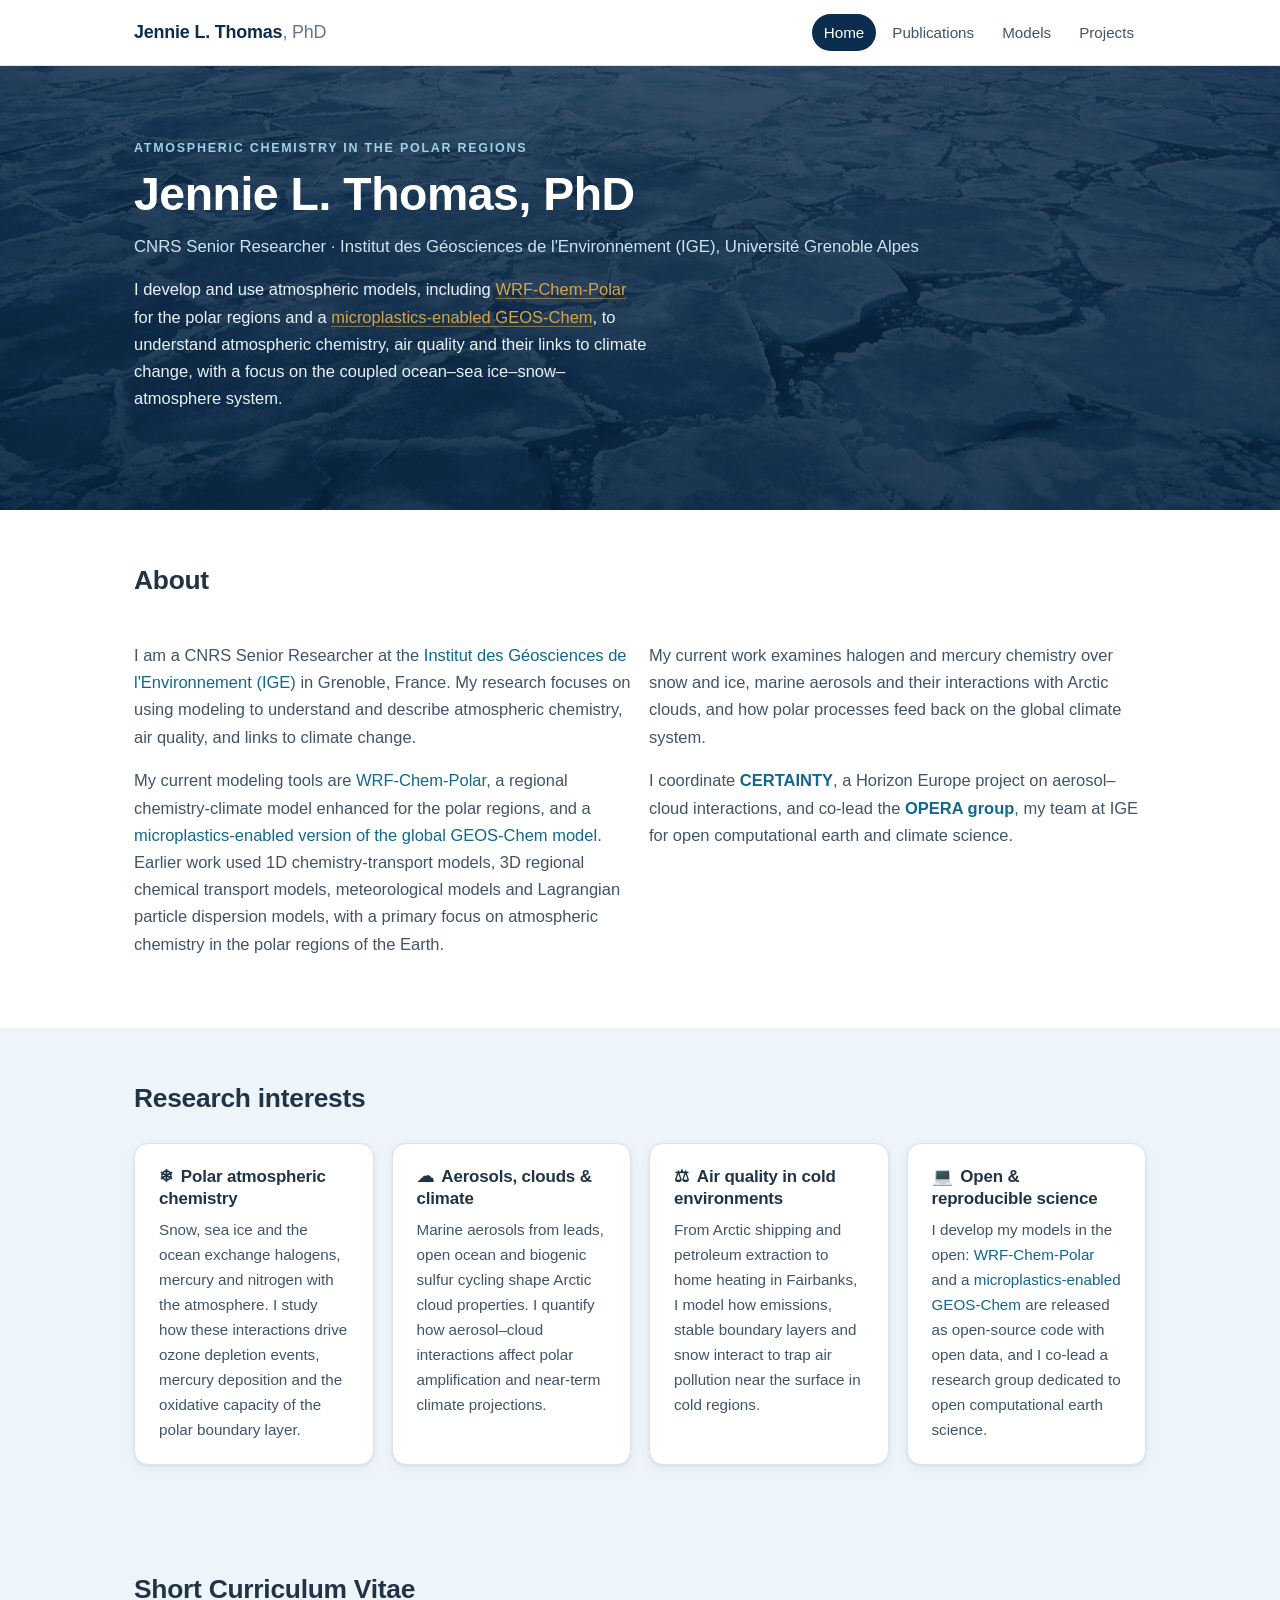
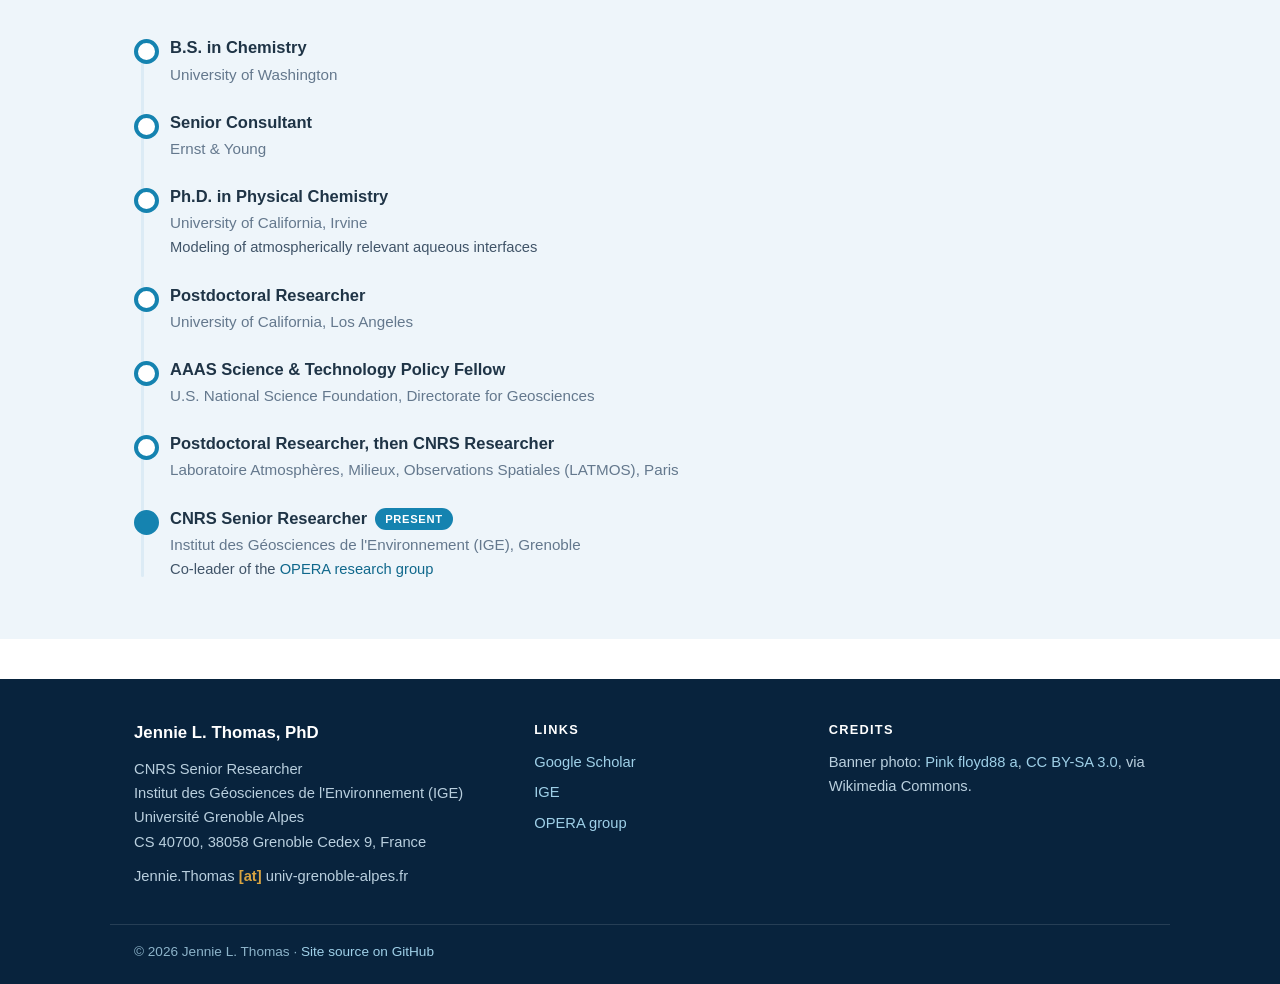
==== commit cb9dd927: "Simplify page headers and publications nav; strip dead CSS - Drop the intro text under the Publicati" ====
--- a/index.html
+++ b/index.html
@@ -45,7 +45,7 @@
       </div>
       <div>
         <p>My current work examines halogen and mercury chemistry over snow and ice, marine aerosols and their interactions with Arctic clouds, and how polar processes feed back on the global climate system.</p>
-        <p>I coordinate <strong>CERTAINTY</strong>, a Horizon Europe project on aerosol–cloud interactions, and co-lead the <a href="https://ige-opera.github.io/"><strong>OPERA group</strong></a>, my team at IGE for open computational earth and climate science.</p>
+        <p>I coordinate <a href="https://certainty-aci.eu"><strong>CERTAINTY</strong></a>, a Horizon Europe project on aerosol–cloud interactions, and co-lead the <a href="https://ige-opera.github.io/"><strong>OPERA group</strong></a>, my team at IGE for open computational earth and climate science.</p>
       </div>
     </div>
   </div>
@@ -77,38 +77,10 @@
   </div>
 </section>
 
-<section class="section" id="featured-pubs">
-  <div class="container">
-    <div class="section-head">
-      <h2>Featured publications</h2>
-      <p>A selection of key papers; the complete list of publications and preprints is on the <a href="publications.html">publications page</a>.</p>
-    </div>    <div class="feature-list">
-      <article class="feature-item">
-        <h3><a href="https://doi.org/10.1029/2025av001872">Aerosol–cloud interactions: Overcoming a barrier to projecting near-term climate evolution and risk</a></h3>
-        <p class="meta">Im, U., Samset, B. H., Nenes, A., <strong>Thomas, J. L.</strong>, et al. (2026). <em>AGU Advances</em>.</p>
-      </article>
-      <article class="feature-item">
-        <h3><a href="https://doi.org/10.1038/s41467-021-27454-7">Evidence of free tropospheric and long-range transport of microplastic at Pic du Midi Observatory</a></h3>
-        <p class="meta">Allen, S., Allen, D., Baladima, F., Phoenix, V. R., <strong>Thomas, J. L.</strong>, et al. (2021). <em>Nature Communications</em>.</p>
-      </article>
-      <article class="feature-item">
-        <h3><a href="https://doi.org/10.1029/2020ms002391">Implementation and impacts of surface and blowing snow sources of Arctic bromine activation within WRF-Chem 4.1.1</a></h3>
-        <p class="meta">Marelle, L., <strong>Thomas, J. L.</strong>, Ahmed, S., et al. (2021). <em>Journal of Advances in Modeling Earth Systems</em> &middot; <a href="https://github.com/lmarelle/WRF-halogens/tree/dev/halogens">code on GitHub</a></p>
-      </article>
-      <article class="feature-item">
-        <h3><a href="https://doi.org/10.5194/acp-14-1587-2014">A review of air–ice chemical and physical interactions (AICI): liquids, quasi-liquids, and solids in snow</a></h3>
-        <p class="meta">Bartels-Rausch, T., Jacobi, H.-W., Kahan, T. F., <strong>Thomas, J. L.</strong>, et al. (2014). <em>Atmospheric Chemistry and Physics</em>.</p>
-      </article>
-    </div>
-    <a class="more-link" href="publications.html">All publications &rarr;</a>
-  </div>
-</section>
-
 <section class="section section-alt" id="cv">
   <div class="container">
     <div class="section-head">
-      <h2>Short CV</h2>
-      <p>A condensed career history.</p>
+      <h2>Short Curriculum Vitae</h2>
     </div>
     <ol class="timeline">
       <li>
--- a/assets/css/style.css
+++ b/assets/css/style.css
@@ -135,25 +135,21 @@
   color: #fff;
 }
 
+.hero a {
+  color: var(--gold);
+  text-decoration: underline;
+  text-decoration-color: rgba(217, 164, 65, 0.55);
+  text-underline-offset: 3px;
+}
+
+.hero a:hover {
+  color: #f0be62;
+  text-decoration-color: #f0be62;
+}
+
 .hero-role { margin: 0 0 16px; color: #cfe3ef; font-size: 1.05rem; }
 
 .hero-blurb { margin: 0 0 26px; max-width: 56ch; color: #e8f1f8; }
-
-.stat-row { display: flex; gap: 28px; flex-wrap: wrap; }
-
-.stat { min-width: 90px; }
-
-.stat-num {
-  display: block;
-  font-size: 1.75rem;
-  font-weight: 700;
-  color: #fff;
-  letter-spacing: -0.02em;
-}
-
-.stat-label { font-size: 0.82rem; color: #9fd0e8; text-transform: uppercase; letter-spacing: 0.08em; }
-
-.stat-source { margin: 14px 0 0; font-size: 0.78rem; color: #8db4ca; }
 
 /* --------------------------------------------------------------------------
    Page hero (inner pages)
@@ -166,8 +162,6 @@
 }
 
 .page-hero h1 { margin: 0 0 10px; font-size: clamp(1.7rem, 3.5vw, 2.3rem); }
-
-.page-lede { margin: 0; max-width: 72ch; color: var(--body); }
 
 /* --------------------------------------------------------------------------
    Sections & cards
@@ -202,55 +196,6 @@
 .card h3 .icon { margin-right: 8px; }
 
 .card p { margin: 0; font-size: 0.95rem; }
-
-/* --------------------------------------------------------------------------
-   Featured publications & news lists
-   -------------------------------------------------------------------------- */
-
-.feature-list { display: grid; gap: 14px; }
-
-.feature-item {
-  background: var(--card);
-  border: 1px solid var(--border);
-  border-left: 4px solid var(--accent);
-  border-radius: 10px;
-  padding: 16px 20px;
-}
-
-.feature-item .pub-title, .feature-item h3 {
-  margin: 0 0 4px;
-  font-size: 1.02rem;
-  color: var(--ink);
-}
-
-.feature-item h3 a { color: var(--navy); font-weight: 650; }
-
-.feature-item .meta { margin: 0; font-size: 0.9rem; color: var(--muted); }
-
-.news-list { display: grid; gap: 12px; }
-
-.news-item {
-  display: grid;
-  grid-template-columns: 92px 1fr;
-  gap: 14px;
-  background: var(--card);
-  border: 1px solid var(--border);
-  border-radius: 10px;
-  padding: 14px 18px;
-}
-
-.news-date {
-  font-size: 0.8rem;
-  font-weight: 700;
-  color: var(--accent-dark);
-  text-transform: uppercase;
-  letter-spacing: 0.05em;
-  padding-top: 3px;
-}
-
-.news-item p { margin: 0; font-size: 0.97rem; }
-
-.more-link { display: inline-block; margin-top: 18px; font-weight: 600; }
 
 /* --------------------------------------------------------------------------
    Timeline (short CV)
@@ -394,22 +339,6 @@
 
 .filter-count { color: var(--muted); font-size: 0.88rem; }
 
-.year-jump { margin-top: 18px; display: flex; gap: 6px; flex-wrap: wrap; align-items: center; }
-
-.year-jump a {
-  border: 1.5px solid var(--border);
-  background: #fff;
-  border-radius: 999px;
-  padding: 3px 12px;
-  font-size: 0.85rem;
-  font-weight: 650;
-  color: var(--navy);
-}
-
-.year-jump a:hover { border-color: var(--accent); color: var(--accent-dark); text-decoration: none; }
-
-.year-jump .dot { color: var(--muted); }
-
 .pub-container { padding: 36px 24px 64px; }
 
 .pub-year h2 {
@@ -437,24 +366,6 @@
 .pub-authors strong { color: var(--ink); font-weight: 700; }
 
 .pub-venue { margin-top: 2px; font-size: 0.88rem; color: var(--muted); }
-
-.badge {
-  display: inline-block;
-  border-radius: 999px;
-  padding: 1px 10px;
-  font-size: 0.72rem;
-  font-weight: 700;
-  vertical-align: 2px;
-  letter-spacing: 0.04em;
-}
-
-.badge-preprint { background: var(--ice-deep); color: var(--navy); }
-
-/* --------------------------------------------------------------------------
-   Group page
-   -------------------------------------------------------------------------- */
-
-.people-note { display: grid; gap: 12px; }
 
 /* --------------------------------------------------------------------------
    Footer
@@ -504,10 +415,8 @@
 
 @media (max-width: 760px) {
   .hero-grid { grid-template-columns: 1fr; gap: 24px; padding-top: 48px; padding-bottom: 48px; }
-  .hero-photo { order: -1; }
   .footer-grid { grid-template-columns: 1fr; gap: 22px; }
   .nav { justify-content: center; }
-  .news-item { grid-template-columns: 1fr; gap: 2px; }
 }
 
 /* --------------------------------------------------------------------------
@@ -515,7 +424,7 @@
    -------------------------------------------------------------------------- */
 
 @media print {
-  .site-header, .site-footer, .pub-filter, .year-jump, .more-link { display: none; }
+  .site-header, .site-footer, .pub-filter { display: none; }
   body { color: #000; font-size: 11pt; }
   .pub { break-inside: avoid; }
 }
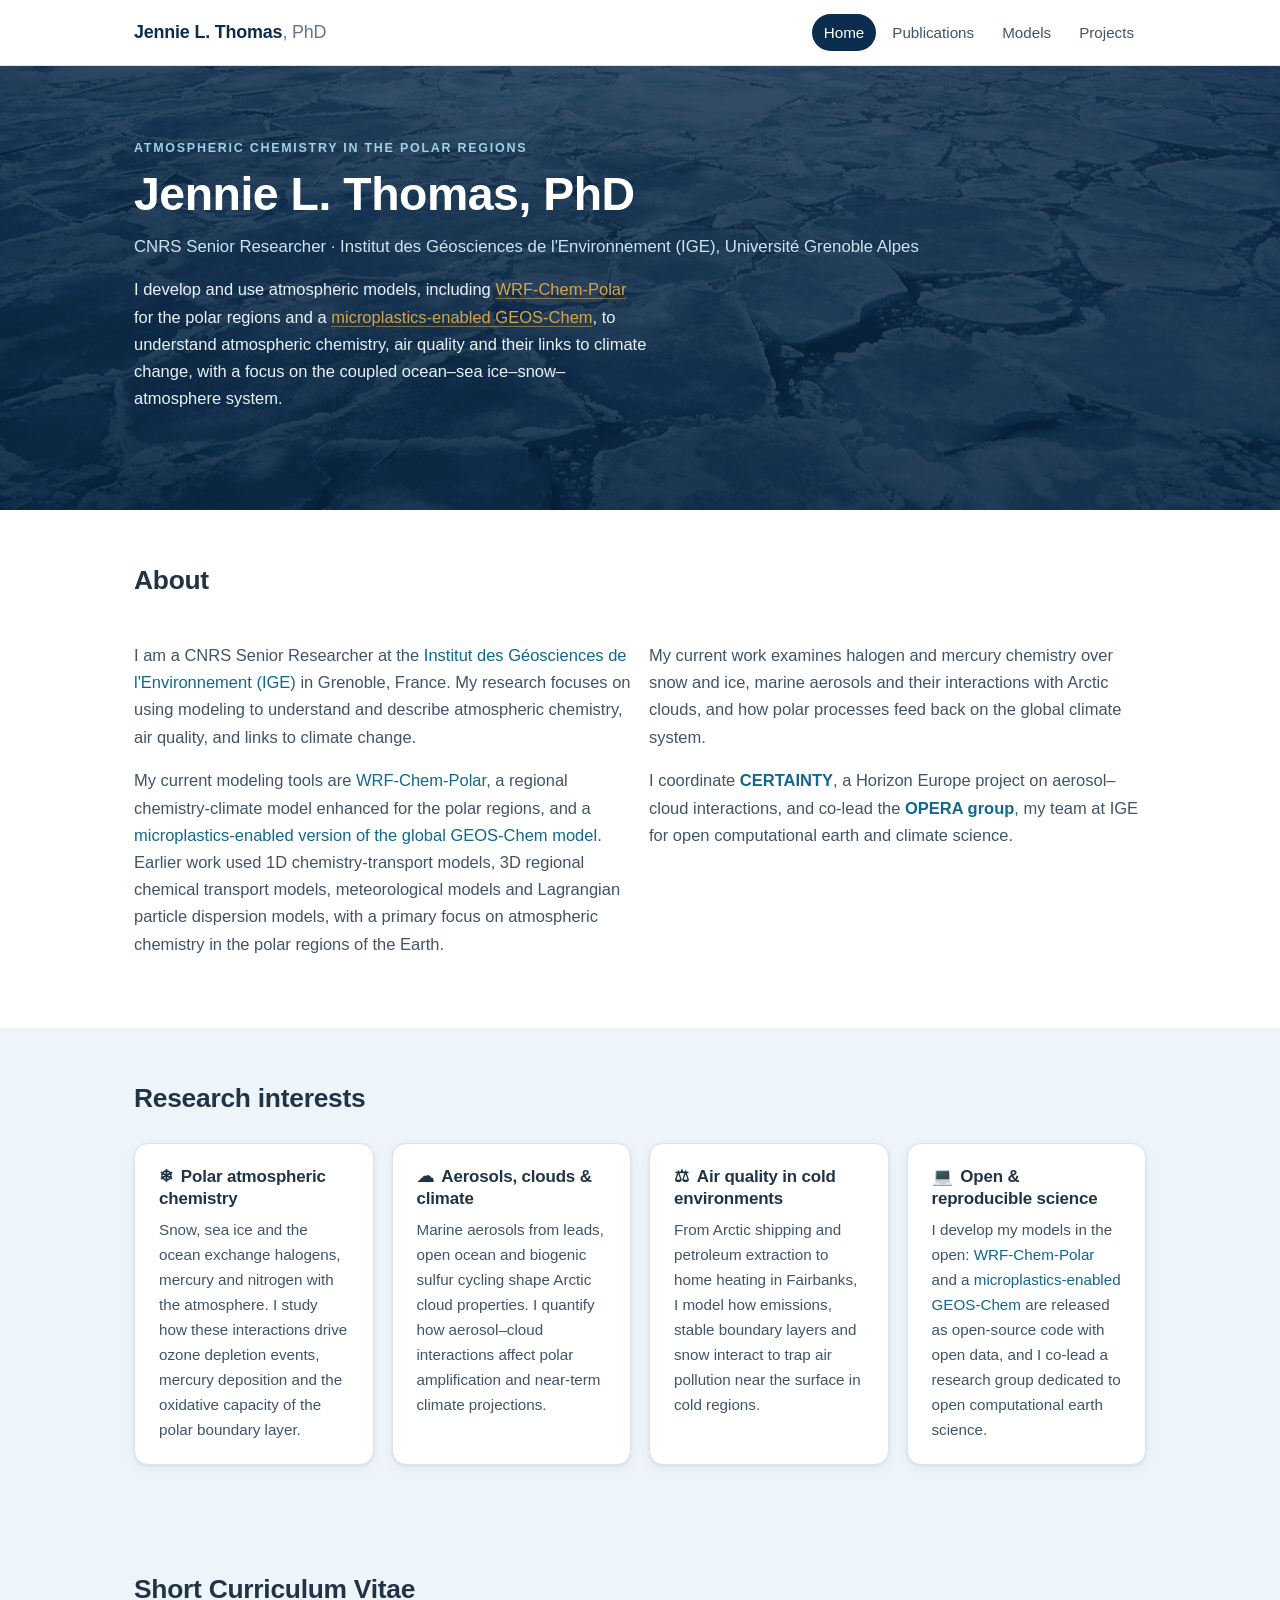
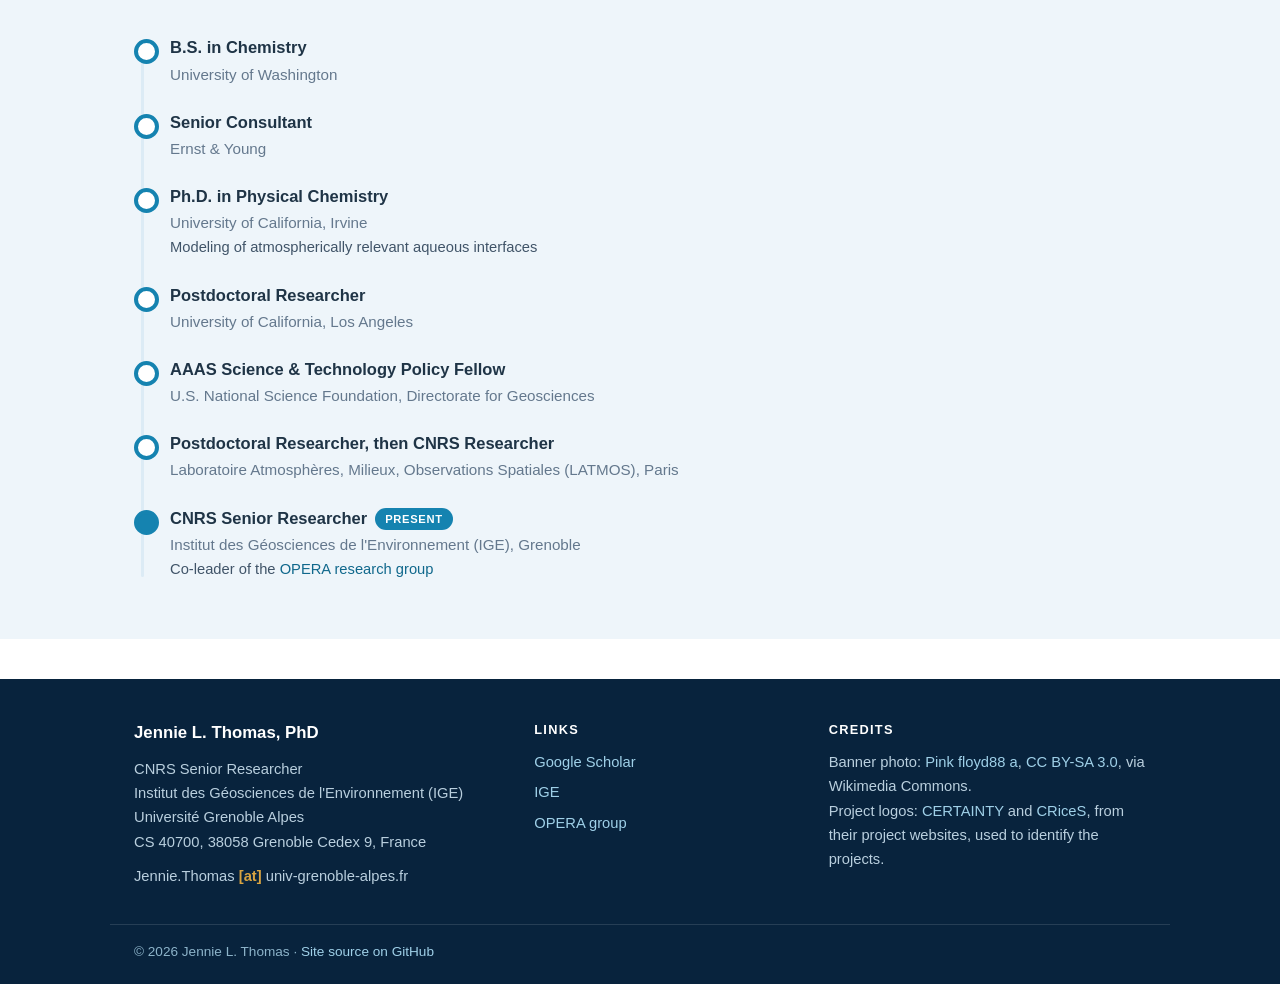
==== commit c3b09bd0: "Add project logos; drop per-year publication counts - CERTAINTY and CRiceS logos on their Projects c" ====
--- a/index.html
+++ b/index.html
@@ -138,7 +138,8 @@
     </div>
     <div>
       <p class="footer-heading">Credits</p>
-      <p>Banner photo: <a href="https://commons.wikimedia.org/wiki/File:Arctic_Ice_2.JPG">Pink floyd88 a</a>, <a href="https://creativecommons.org/licenses/by-sa/3.0/">CC BY-SA 3.0</a>, via Wikimedia Commons.</p>
+      <p>Banner photo: <a href="https://commons.wikimedia.org/wiki/File:Arctic_Ice_2.JPG">Pink floyd88 a</a>, <a href="https://creativecommons.org/licenses/by-sa/3.0/">CC BY-SA 3.0</a>, via Wikimedia Commons.<br>
+      Project logos: <a href="https://certainty-aci.eu">CERTAINTY</a> and <a href="https://www.crices-h2020.eu">CRiceS</a>, from their project websites, used to identify the projects.</p>
     </div>
   </div>
   <div class="container footer-bottom">
--- a/assets/css/style.css
+++ b/assets/css/style.css
@@ -275,6 +275,14 @@
 
 .project-card .p-sub { margin: 0 0 10px; color: var(--muted); font-size: 0.95rem; }
 
+.project-logo {
+  float: right;
+  max-width: 250px;
+  width: 100%;
+  height: auto;
+  margin: 2px 0 10px 20px;
+}
+
 .role-badge {
   display: inline-block;
   background: var(--navy);
@@ -348,8 +356,6 @@
   border-bottom: 2px solid var(--ice-deep);
 }
 
-.pub-count { font-size: 0.85rem; color: var(--muted); font-weight: 500; margin-left: 6px; }
-
 .pub-list { list-style: none; margin: 0; padding: 0; counter-reset: none; }
 
 .pub { padding: 14px 0 12px; border-bottom: 1px dashed var(--border); }
@@ -417,6 +423,7 @@
   .hero-grid { grid-template-columns: 1fr; gap: 24px; padding-top: 48px; padding-bottom: 48px; }
   .footer-grid { grid-template-columns: 1fr; gap: 22px; }
   .nav { justify-content: center; }
+  .project-logo { float: none; max-width: 200px; margin: 10px 0 4px; }
 }
 
 /* --------------------------------------------------------------------------
